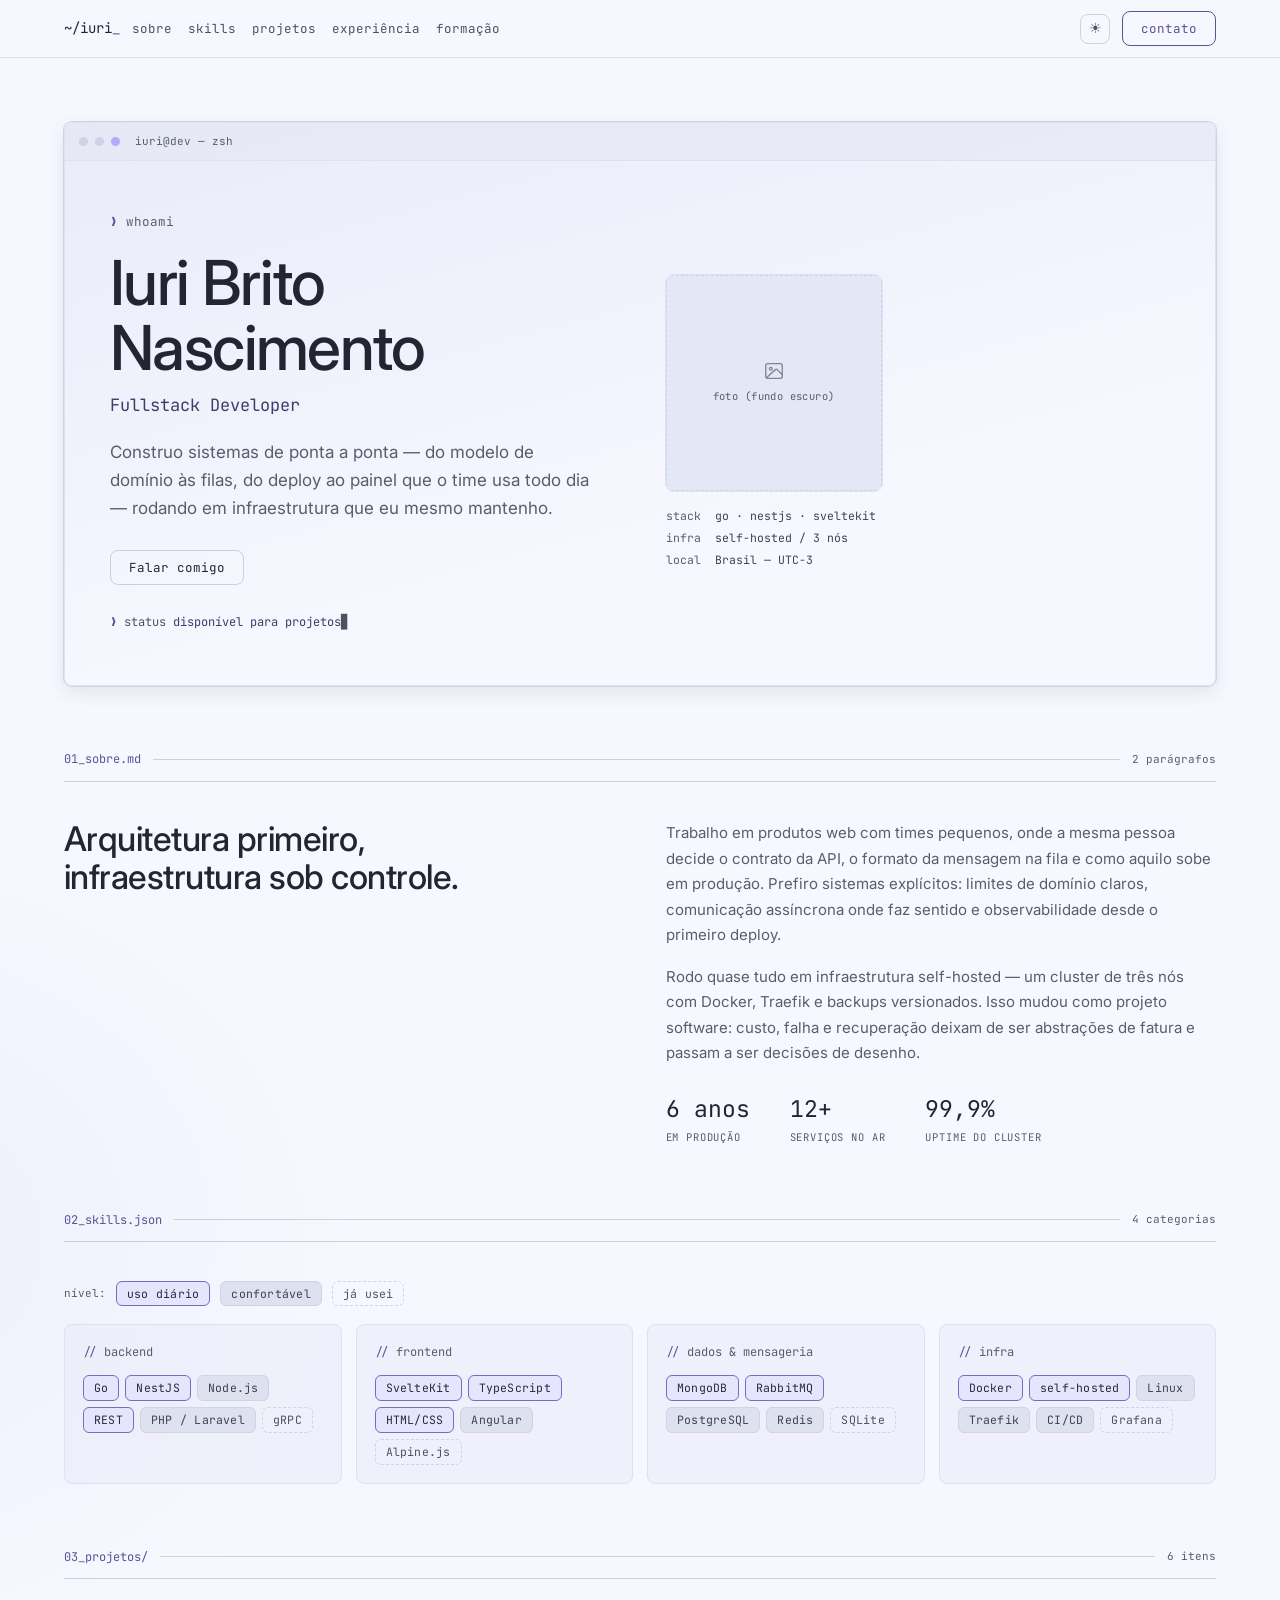
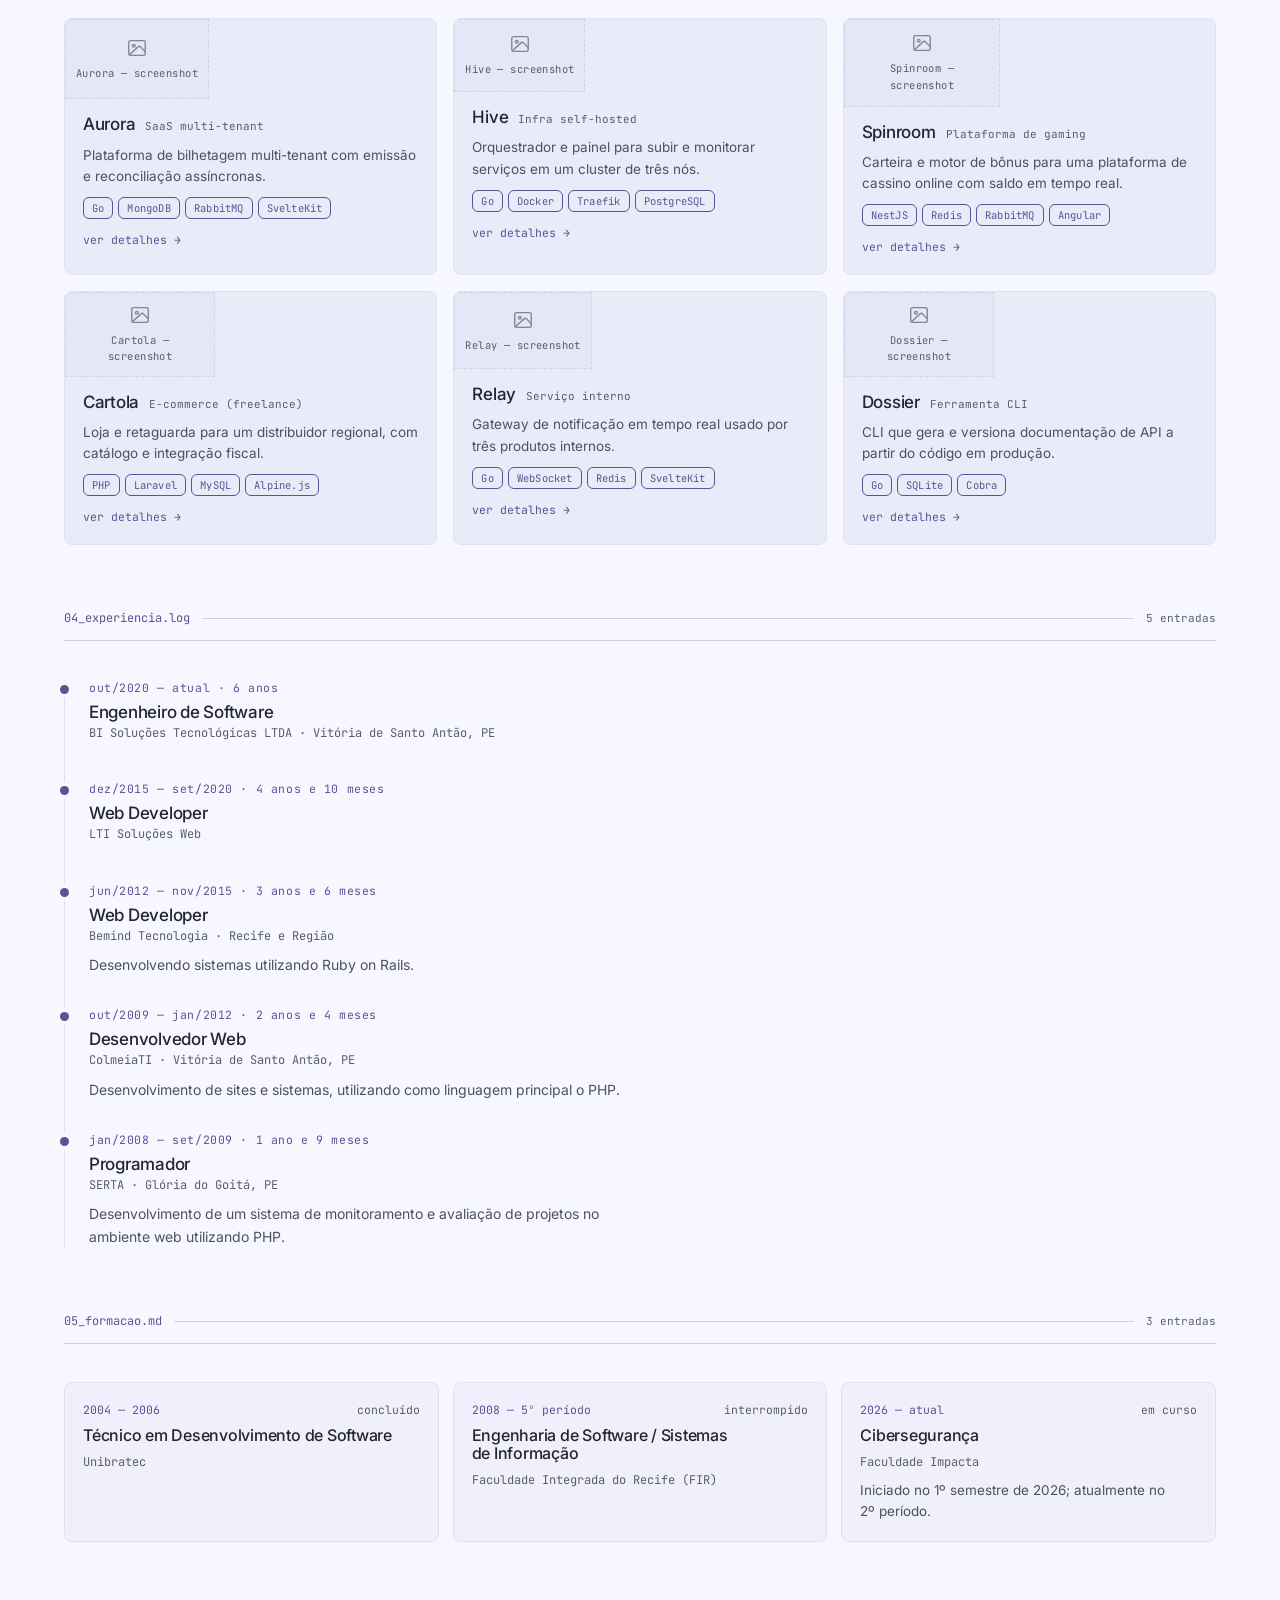
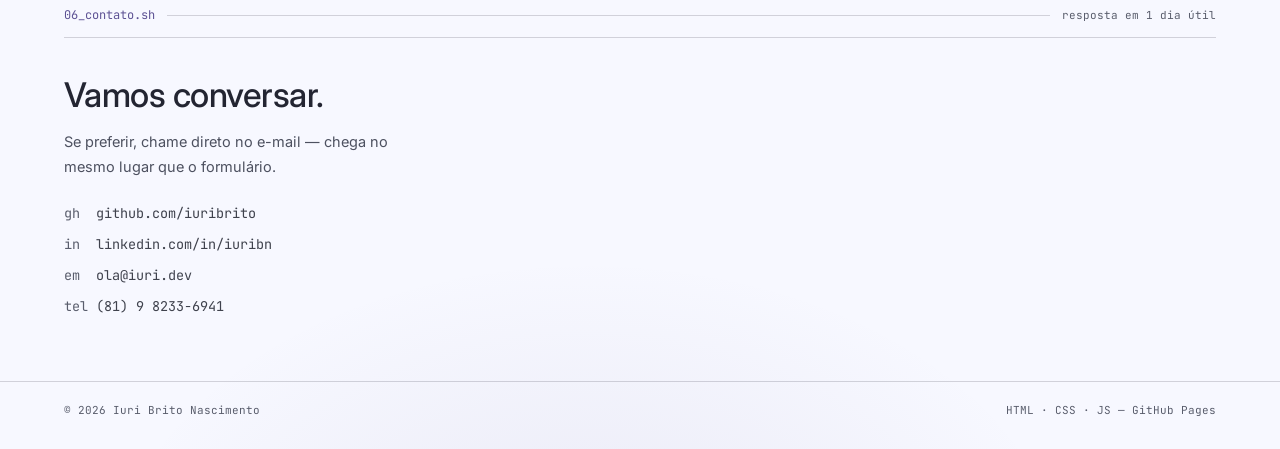
==== index.html @ b2e02fc3 "replace experience and education with real background" ====
<!DOCTYPE html>
<html lang="pt-BR" data-theme="auto">
<head>
  <meta charset="utf-8">
  <meta name="viewport" content="width=device-width, initial-scale=1">
  <meta name="cf-2fa-verify" content="406e3a1630e97f6">
  <title>Iuri Brito — Fullstack Developer</title>
  <meta name="description" content="Iuri Brito Nascimento — desenvolvedor fullstack. Sistemas de ponta a ponta, infraestrutura self-hosted, Go, NestJS, SvelteKit.">
  <link rel="preconnect" href="https://fonts.gstatic.com" crossorigin>
  <link rel="stylesheet" href="https://fonts.googleapis.com/css2?family=Inter:wght@400;500&family=JetBrains+Mono:wght@400;500&display=swap">
  <link rel="stylesheet" href="css/styles.css">
</head>
<body>

  <!-- ícone reutilizado pelos placeholders de imagem -->
  <svg style="display:none" aria-hidden="true">
    <symbol id="icon-image" viewBox="0 0 24 24" fill="none" stroke="currentColor" stroke-width="1.5">
      <rect x="3" y="4" width="18" height="16" rx="2"/>
      <circle cx="8.5" cy="9.5" r="1.5"/>
      <path d="M21 16l-5.5-5.5a1.5 1.5 0 0 0-2 0L4 19"/>
    </symbol>
  </svg>

  <header class="site-header">
    <a href="#topo" class="brand">~/iuri<span class="caret">_</span></a>
    <nav class="site-nav">
      <a href="#sobre">sobre</a>
      <a href="#skills">skills</a>
      <a href="#projetos">projetos</a>
      <a href="#experiencia">experiência</a>
      <a href="#formacao">formação</a>
    </nav>
    <button type="button" class="btn btn-secondary btn-icon theme-toggle" id="theme-toggle" aria-label="Alternar tema">☾</button>
    <a href="#contato" class="btn btn-primary cta-contato">contato</a>
  </header>

  <main>
    <section id="topo" class="hero-section">
      <div class="terminal">
        <div class="terminal-bar">
          <span class="terminal-dot"></span>
          <span class="terminal-dot"></span>
          <span class="terminal-dot accent"></span>
          <span class="label">iuri@dev — zsh</span>
        </div>
        <div class="terminal-body">
          <div>
            <p class="prompt"><span class="chevron">❯</span> whoami</p>
            <h1 class="hero-title">Iuri Brito<br>Nascimento</h1>
            <p class="hero-role">Fullstack Developer</p>
            <p class="hero-lede">Construo sistemas de ponta a ponta — do modelo de domínio às filas, do deploy ao painel que o time usa todo dia — rodando em infraestrutura que eu mesmo mantenho.</p>
            <div class="hero-ctas">
              <!-- <a href="#projetos" class="btn btn-primary">Ver projetos</a> -->
              <a href="#contato" class="btn btn-secondary">Falar comigo</a>
            </div>
            <p class="hero-status"><span class="chevron">❯</span> status <span class="value">disponível para projetos</span><span class="caret">▉</span></p>
          </div>
          <div class="hero-aside">
            <div class="avatar">
              <div class="img-placeholder">
                <svg><use href="#icon-image"/></svg>
                <span>foto (fundo escuro)</span>
              </div>
            </div>
            <div class="hero-meta">
              <p>stack&nbsp;&nbsp;<span class="value">go · nestjs · sveltekit</span></p>
              <p>infra&nbsp;&nbsp;<span class="value">self-hosted / 3 nós</span></p>
              <p>local&nbsp;&nbsp;<span class="value">Brasil — UTC-3</span></p>
            </div>
          </div>
        </div>
      </div>
    </section>

    <section id="sobre" class="section">
      <div class="section-head">
        <span class="file">01_sobre.md</span>
        <span class="rule"></span>
        <span class="count">2 parágrafos</span>
      </div>
      <div class="about-grid">
        <h2>Arquitetura primeiro, infraestrutura sob controle.</h2>
        <div>
          <p>Trabalho em produtos web com times pequenos, onde a mesma pessoa decide o contrato da API, o formato da mensagem na fila e como aquilo sobe em produção. Prefiro sistemas explícitos: limites de domínio claros, comunicação assíncrona onde faz sentido e observabilidade desde o primeiro deploy.</p>
          <p>Rodo quase tudo em infraestrutura self-hosted — um cluster de três nós com Docker, Traefik e backups versionados. Isso mudou como projeto software: custo, falha e recuperação deixam de ser abstrações de fatura e passam a ser decisões de desenho.</p>
          <div class="about-stats">
            <div><p class="num">6 anos</p><p class="label">em produção</p></div>
            <div><p class="num">12+</p><p class="label">serviços no ar</p></div>
            <div><p class="num">99,9%</p><p class="label">uptime do cluster</p></div>
          </div>
        </div>
      </div>
    </section>

    <section id="skills" class="section">
      <div class="section-head">
        <span class="file">02_skills.json</span>
        <span class="rule"></span>
        <span class="count">4 categorias</span>
      </div>
      <div class="skills-legend">
        <span class="legend-label">nível:</span>
        <span class="badge badge-3">uso diário</span>
        <span class="badge badge-2">confortável</span>
        <span class="badge badge-1">já usei</span>
      </div>
      <div class="skills-grid">
        <div class="skill-card">
          <p class="name"><span class="slash">//</span> backend</p>
          <div class="skill-badges">
            <span class="badge badge-3">Go</span>
            <span class="badge badge-3">NestJS</span>
            <span class="badge badge-2">Node.js</span>
            <span class="badge badge-3">REST</span>
            <span class="badge badge-2">PHP / Laravel</span>
            <span class="badge badge-1">gRPC</span>
          </div>
        </div>
        <div class="skill-card">
          <p class="name"><span class="slash">//</span> frontend</p>
          <div class="skill-badges">
            <span class="badge badge-3">SvelteKit</span>
            <span class="badge badge-3">TypeScript</span>
            <span class="badge badge-3">HTML/CSS</span>
            <span class="badge badge-2">Angular</span>
            <span class="badge badge-1">Alpine.js</span>
          </div>
        </div>
        <div class="skill-card">
          <p class="name"><span class="slash">//</span> dados &amp; mensageria</p>
          <div class="skill-badges">
            <span class="badge badge-3">MongoDB</span>
            <span class="badge badge-3">RabbitMQ</span>
            <span class="badge badge-2">PostgreSQL</span>
            <span class="badge badge-2">Redis</span>
            <span class="badge badge-1">SQLite</span>
          </div>
        </div>
        <div class="skill-card">
          <p class="name"><span class="slash">//</span> infra</p>
          <div class="skill-badges">
            <span class="badge badge-3">Docker</span>
            <span class="badge badge-3">self-hosted</span>
            <span class="badge badge-2">Linux</span>
            <span class="badge badge-2">Traefik</span>
            <span class="badge badge-2">CI/CD</span>
            <span class="badge badge-1">Grafana</span>
          </div>
        </div>
      </div>
    </section>

    <section id="projetos" class="section">
      <div class="section-head">
        <span class="file">03_projetos/</span>
        <span class="rule"></span>
        <span class="count">6 itens</span>
      </div>
      <div class="projects-grid" id="projects-grid"></div>
    </section>

    <section id="experiencia" class="section">
      <div class="section-head">
        <span class="file">04_experiencia.log</span>
        <span class="rule"></span>
        <span class="count">5 entradas</span>
      </div>
      <div class="timeline">
        <div class="timeline-item">
          <span class="timeline-dot"></span>
          <p class="period">out/2020 — atual · 6 anos</p>
          <h4>Engenheiro de Software</h4>
          <p class="org">BI Soluções Tecnológicas LTDA · Vitória de Santo Antão, PE</p>
        </div>
        <div class="timeline-item">
          <span class="timeline-dot"></span>
          <p class="period">dez/2015 — set/2020 · 4 anos e 10 meses</p>
          <h4>Web Developer</h4>
          <p class="org">LTI Soluções Web</p>
        </div>
        <div class="timeline-item">
          <span class="timeline-dot"></span>
          <p class="period">jun/2012 — nov/2015 · 3 anos e 6 meses</p>
          <h4>Web Developer</h4>
          <p class="org">Bemind Tecnologia · Recife e Região</p>
          <p class="text">Desenvolvendo sistemas utilizando Ruby on Rails.</p>
        </div>
        <div class="timeline-item">
          <span class="timeline-dot"></span>
          <p class="period">out/2009 — jan/2012 · 2 anos e 4 meses</p>
          <h4>Desenvolvedor Web</h4>
          <p class="org">ColmeiaTI · Vitória de Santo Antão, PE</p>
          <p class="text">Desenvolvimento de sites e sistemas, utilizando como linguagem principal o PHP.</p>
        </div>
        <div class="timeline-item">
          <span class="timeline-dot"></span>
          <p class="period">jan/2008 — set/2009 · 1 ano e 9 meses</p>
          <h4>Programador</h4>
          <p class="org">SERTA · Glória do Goitá, PE</p>
          <p class="text">Desenvolvimento de um sistema de monitoramento e avaliação de projetos no ambiente web utilizando PHP.</p>
        </div>
      </div>
    </section>

    <section id="formacao" class="section">
      <div class="section-head">
        <span class="file">05_formacao.md</span>
        <span class="rule"></span>
        <span class="count">3 entradas</span>
      </div>
      <div class="education-grid">
        <div class="education-card">
          <div class="row"><span class="period">2004 — 2006</span><span class="status">concluído</span></div>
          <h4>Técnico em Desenvolvimento de Software</h4>
          <p class="org">Unibratec</p>
        </div>
        <div class="education-card">
          <div class="row"><span class="period">2008 — 5º período</span><span class="status">interrompido</span></div>
          <h4>Engenharia de Software / Sistemas de Informação</h4>
          <p class="org">Faculdade Integrada do Recife (FIR)</p>
        </div>
        <div class="education-card">
          <div class="row"><span class="period">2026 — atual</span><span class="status">em curso</span></div>
          <h4>Cibersegurança</h4>
          <p class="org">Faculdade Impacta</p>
          <p class="text">Iniciado no 1º semestre de 2026; atualmente no 2º período.</p>
        </div>
      </div>
    </section>

    <section id="contato" class="section" style="padding-bottom: clamp(44px, 5cqw, 80px)">
      <div class="section-head">
        <span class="file">06_contato.sh</span>
        <span class="rule"></span>
        <span class="count">resposta em 1 dia útil</span>
      </div>
      <div class="contact-grid">
        <div>
          <h2>Vamos conversar.</h2>
          <p>Se preferir, chame direto no e-mail — chega no mesmo lugar que o formulário.</p>
          <div class="contact-links">
            <a href="https://github.com/iuribrito" target="_blank" rel="noopener noreferrer"><span class="prefix">gh&nbsp;&nbsp;</span><span class="value">github.com/iuribrito</span></a>
            <a href="https://linkedin.com/in/iuribn" target="_blank" rel="noopener noreferrer"><span class="prefix">in&nbsp;&nbsp;</span><span class="value">linkedin.com/in/iuribn</span></a>
            <a href="mailto:ola@iuri.dev"><span class="prefix">em&nbsp;&nbsp;</span><span class="value">ola@iuri.dev</span></a>
            <a href="tel:+5581982336941"><span class="prefix">tel&nbsp;</span><span class="value">(81) 9 8233-6941</span></a>
          </div>
        </div>
      </div>
    </section>
  </main>

  <footer class="site-footer">
    <span>© 2026 Iuri Brito Nascimento</span>
    <span class="push">HTML · CSS · JS — GitHub Pages</span>
  </footer>

  <div class="modal-backdrop" id="modal-backdrop" hidden>
    <div class="modal" role="dialog" aria-modal="true" aria-labelledby="modal-title" tabindex="-1" id="modal-dialog">
      <div class="modal-bar">
        <span class="slug" id="modal-slug"></span>
        <button type="button" class="btn btn-secondary btn-icon modal-close" id="modal-close" aria-label="Fechar">&times;</button>
      </div>
      <div class="modal-content">
        <h3 id="modal-title"></h3>
        <p class="modal-meta" id="modal-meta"></p>
        <div class="modal-stack" id="modal-stack"></div>
        <p class="modal-long" id="modal-long"></p>
        <div class="modal-shots" id="modal-shots"></div>
        <p class="modal-challenges-label">DESAFIOS TÉCNICOS</p>
        <ul class="modal-challenges" id="modal-challenges"></ul>
        <div class="modal-actions">
          <a href="https://github.com/iuribrito" class="btn btn-primary" target="_blank" rel="noopener noreferrer" id="modal-repo">Repositório</a>
          <a href="#" class="btn btn-secondary" target="_blank" rel="noopener noreferrer" id="modal-demo">Demo ao vivo</a>
        </div>
      </div>
    </div>
  </div>

  <script src="js/site.js"></script>
</body>
</html>
---- css/styles.css ----
/* Nocturne — tokens (see design/styles.css, design/README.md) */
@import url('https://fonts.googleapis.com/css2?family=Inter:wght@400;500&family=JetBrains+Mono:wght@400;500&display=swap');

:root {
  --font-heading: "Inter", system-ui, sans-serif;
  --font-body: "Inter", system-ui, sans-serif;
  --font-mono: "JetBrains Mono", ui-monospace, SFMono-Regular, Menlo, monospace;

  --color-bg: #161826;
  --color-surface: #232532;
  --color-text: #e9e9ed;
  --color-accent: #9184d9;
  --color-accent-2: #a7a1db;
  --color-divider: color-mix(in srgb, #e9e9ed 16%, transparent);

  --color-neutral-100: #f3f5fe;
  --color-neutral-200: #e4e7f5;
  --color-neutral-300: #cfd3e5;
  --color-neutral-400: #b2b6ca;
  --color-neutral-500: #9397ab;
  --color-neutral-600: #75798c;
  --color-neutral-700: #595d6c;
  --color-neutral-800: #3f424d;
  --color-neutral-900: #292b31;

  --color-accent-100: #f5f4ff;
  --color-accent-300: #d2cefd;
  --color-accent-400: #b5abfc;
  --color-accent-600: #796cbf;
  --color-accent-700: #5d5294;
  --color-accent-800: #423a6a;

  --radius-sm: 4px;
  --radius-md: 8px;
  --radius-lg: 14px;

  --shadow-sm: 0 0 0 1px var(--color-neutral-800);
  --shadow-md: 0 0 0 1px var(--color-neutral-700), 0 6px 18px rgba(0, 0, 0, 0.55);
  --shadow-lg: 0 0 0 1px var(--color-neutral-500), 0 16px 40px rgba(0, 0, 0, 0.65);
}

/* Tema claro: a rampa neutra inverte, o accent escurece um passo. */
:root[data-theme="light"] {
  --color-bg: #f7f8ff;
  --color-surface: #e9ebf8;
  --color-text: #232532;
  --color-accent: #5d5294;
  --color-divider: color-mix(in srgb, #232532 18%, transparent);
  --color-neutral-100: #292b31;
  --color-neutral-200: #3f424d;
  --color-neutral-300: #595d6c;
  --color-neutral-400: #4d5160;
  --color-neutral-500: #595d6c;
  --color-neutral-600: #686c7d;
  --color-neutral-700: #cfd3e5;
  --color-neutral-800: #dee1f0;
  --color-neutral-900: #e4e7f5;
  --color-accent-100: #2b2741;
  --color-accent-300: #423a6a;
  --color-accent-400: #5d5294;
  --color-accent-600: #796cbf;
  --color-accent-700: #b5abfc;
  --color-accent-800: #e7e5fe;
  --shadow-md: 0 0 0 1px var(--color-neutral-700), 0 6px 18px rgba(41, 43, 49, 0.10);
  --shadow-lg: 0 0 0 1px var(--color-neutral-600), 0 16px 40px rgba(41, 43, 49, 0.18);
}
@media (prefers-color-scheme: light) {
  :root[data-theme="auto"] {
    --color-bg: #f7f8ff;
    --color-surface: #e9ebf8;
    --color-text: #232532;
    --color-accent: #5d5294;
    --color-divider: color-mix(in srgb, #232532 18%, transparent);
    --color-neutral-100: #292b31;
    --color-neutral-200: #3f424d;
    --color-neutral-300: #595d6c;
    --color-neutral-400: #4d5160;
    --color-neutral-500: #595d6c;
    --color-neutral-600: #686c7d;
    --color-neutral-700: #cfd3e5;
    --color-neutral-800: #dee1f0;
    --color-neutral-900: #e4e7f5;
    --color-accent-100: #2b2741;
    --color-accent-300: #423a6a;
    --color-accent-400: #5d5294;
    --color-accent-600: #796cbf;
    --color-accent-700: #b5abfc;
    --color-accent-800: #e7e5fe;
    --shadow-md: 0 0 0 1px var(--color-neutral-700), 0 6px 18px rgba(41, 43, 49, 0.10);
    --shadow-lg: 0 0 0 1px var(--color-neutral-600), 0 16px 40px rgba(41, 43, 49, 0.18);
  }
}

*, *::before, *::after { box-sizing: border-box; }

html { scroll-behavior: smooth; }

body {
  margin: 0;
  container-type: inline-size;
  position: relative;
  overflow-x: hidden;
  background-color: var(--color-bg);
  color: var(--color-text);
  font-family: var(--font-body);
  font-size: 15px;
  line-height: 1.55;
  -webkit-font-smoothing: antialiased;
  background-image:
    radial-gradient(880px 520px at 88% -10%, color-mix(in srgb, var(--color-accent) 16%, transparent), transparent 70%),
    radial-gradient(760px 620px at -12% 34%, color-mix(in srgb, var(--color-accent-2) 11%, transparent), transparent 72%),
    radial-gradient(700px 480px at 46% 104%, color-mix(in srgb, var(--color-accent) 9%, transparent), transparent 70%);
  background-repeat: no-repeat, no-repeat, no-repeat;
  background-size: 100% 100%, 100% 100%, 100% 100%;
}

h1, h2, h3, h4 {
  font-family: var(--font-heading);
  font-weight: 500;
  line-height: 1.12;
  letter-spacing: -0.015em;
  margin: 0;
}

p { margin: 0; }
img { display: block; max-width: 100%; }

a { color: inherit; }

:focus { outline: none; }
:focus-visible { outline: 2px solid var(--color-accent); outline-offset: 2px; }
::selection { background: color-mix(in srgb, var(--color-accent) 30%, transparent); }

@keyframes noct-caret { 0%, 49% { opacity: 1; } 50%, 100% { opacity: 0; } }

/* — buttons — */
.btn {
  display: inline-flex;
  align-items: center;
  justify-content: center;
  gap: 6px;
  cursor: pointer;
  text-decoration: none;
  font-family: var(--font-mono);
  font-size: 12.5px;
  line-height: 1.2;
  color: var(--color-text);
  background: transparent;
  border: 1px solid transparent;
  padding: 9px 18px;
  border-radius: var(--radius-md);
  transition: background-color 140ms ease, border-color 140ms ease;
}
.btn-primary { color: var(--color-accent); border-color: var(--color-accent); }
.btn-primary:hover { background: color-mix(in srgb, var(--color-accent) 12%, transparent); }
.btn-secondary { border-color: var(--color-divider); }
.btn-secondary:hover { background: color-mix(in srgb, var(--color-text) 7%, transparent); }
.btn-icon { width: 30px; height: 30px; padding: 0; font-size: 14px; }
.btn-block { width: 100%; }

/* — tags — */
.tag { display: inline-flex; align-items: center; font-family: var(--font-mono); letter-spacing: 0.02em; padding: 3px 10px; border-radius: 6px; }
.tag-outline { font-size: 10.5px; padding: 2px 8px; border: 1px solid var(--color-accent); color: var(--color-accent); }
.tag-accent { font-size: 11px; background: var(--color-accent-800); color: var(--color-accent-100); }

/* — badges (skill levels) — */
.badge {
  display: inline-flex;
  align-items: center;
  font-family: var(--font-mono);
  font-size: 11.5px;
  letter-spacing: 0.02em;
  padding: 3px 10px;
  border-radius: 6px;
}
.badge-3 { background: var(--color-accent-800); color: var(--color-accent-100); border: 1px solid var(--color-accent-600); }
.badge-2 { background: var(--color-neutral-800); color: var(--color-neutral-200); border: 1px solid var(--color-neutral-700); }
.badge-1 { background: transparent; color: var(--color-neutral-400); border: 1px dashed var(--color-neutral-700); }

/* — layout helpers — */
.section {
  padding: 0 clamp(18px, 5cqw, 72px) clamp(36px, 5cqw, 80px);
}
.section-head {
  display: flex;
  align-items: center;
  gap: 12px;
  padding-bottom: 12px;
  border-bottom: 1px solid var(--color-divider);
  margin-bottom: clamp(24px, 3cqw, 40px);
}
.section-head .file {
  font-family: var(--font-mono);
  font-size: 12px;
  color: var(--color-accent);
  flex: none;
}
.section-head .rule { flex: 1; height: 1px; background: var(--color-divider); }
.section-head .count {
  font-family: var(--font-mono);
  font-size: 11px;
  color: var(--color-neutral-500);
  flex: none;
}

/* — image placeholder (swap for real <img> assets) — */
.img-placeholder {
  width: 100%;
  height: 100%;
  display: flex;
  flex-direction: column;
  align-items: center;
  justify-content: center;
  gap: 6px;
  border: 1px dashed var(--color-neutral-700);
  color: var(--color-neutral-500);
  background: var(--color-neutral-900);
}
.img-placeholder svg { width: 22px; height: 22px; opacity: 0.7; }
.img-placeholder span {
  font-family: var(--font-mono);
  font-size: 10.5px;
  letter-spacing: 0.04em;
  text-align: center;
  padding: 0 10px;
}

/* ══════ Header ══════ */
.site-header {
  position: sticky;
  top: 0;
  z-index: 30;
  display: flex;
  align-items: center;
  flex-wrap: nowrap;
  gap: 12px;
  padding: 11px clamp(18px, 5cqw, 72px);
  background: color-mix(in srgb, var(--color-bg) 88%, transparent);
  backdrop-filter: blur(10px);
  border-bottom: 1px solid color-mix(in srgb, var(--color-divider) 60%, transparent);
}
.brand {
  flex: none;
  font-family: var(--font-mono);
  font-size: 14px;
  color: var(--color-text);
  text-decoration: none;
}
.brand .caret { color: var(--color-accent); animation: noct-caret 1.1s steps(1) infinite; }
.site-nav {
  display: flex;
  flex: 1 1 auto;
  min-width: 0;
  align-items: center;
  gap: 16px;
  overflow-x: auto;
  scrollbar-width: none;
  font-family: var(--font-mono);
  font-size: 12.5px;
  padding: 2px 0;
}
.site-nav::-webkit-scrollbar { display: none; }
.site-nav a {
  flex: none;
  color: var(--color-neutral-400);
  text-decoration: none;
  transition: color 140ms ease;
}
.site-nav a:hover { color: var(--color-accent); }
.theme-toggle { flex: none; border-color: var(--color-divider); color: var(--color-neutral-400); }
.cta-contato { flex: none; }

/* ══════ Hero ══════ */
.hero-section { padding: clamp(28px, 5cqw, 72px) clamp(18px, 5cqw, 72px) clamp(36px, 5cqw, 80px); }
.terminal {
  border: 1px solid var(--color-neutral-800);
  border-radius: var(--radius-md);
  background: linear-gradient(165deg, var(--color-surface), var(--color-bg) 70%);
  box-shadow: var(--shadow-md);
  overflow: hidden;
}
.terminal-bar {
  display: flex;
  align-items: center;
  gap: 7px;
  padding: 10px 14px;
  border-bottom: 1px solid var(--color-neutral-800);
  background: color-mix(in srgb, var(--color-neutral-900) 55%, transparent);
}
.terminal-dot { width: 9px; height: 9px; border-radius: 50%; background: var(--color-neutral-700); }
.terminal-dot.accent { background: var(--color-accent-700); }
.terminal-bar .label { font-family: var(--font-mono); font-size: 11px; color: var(--color-neutral-500); margin-left: 8px; }
.terminal-body {
  display: grid;
  grid-template-columns: repeat(auto-fit, minmax(260px, 1fr));
  gap: clamp(26px, 4cqw, 56px);
  align-items: center;
  padding: clamp(24px, 4cqw, 52px) clamp(20px, 3.5cqw, 48px);
}
.prompt { font-family: var(--font-mono); font-size: 12.5px; color: var(--color-neutral-500); margin: 0 0 18px; }
.prompt .chevron { color: var(--color-accent); }
.hero-title { font-size: clamp(34px, 5.6cqw, 62px); line-height: 1.05; letter-spacing: -0.025em; margin: 0 0 12px; }
.hero-role { font-family: var(--font-mono); font-size: clamp(14px, 1.6cqw, 17px); color: var(--color-accent-300); margin: 0 0 20px; }
.hero-lede { font-size: clamp(14.5px, 1.4cqw, 17px); line-height: 1.65; color: var(--color-neutral-300); max-width: 44ch; text-wrap: pretty; margin: 0 0 28px; }
.hero-ctas { display: flex; flex-wrap: wrap; gap: 10px; margin-bottom: 26px; }
.hero-status { font-family: var(--font-mono); font-size: 12px; line-height: 1.9; color: var(--color-neutral-400); margin: 0; }
.hero-status .chevron { color: var(--color-accent); }
.hero-status .value { color: var(--color-accent-300); }
.hero-status .caret { animation: noct-caret 1.1s steps(1) infinite; }
.hero-aside { display: flex; flex-direction: column; gap: 14px; align-items: flex-start; }
.avatar { width: clamp(150px, 20cqw, 216px); aspect-ratio: 1; border-radius: var(--radius-md); overflow: hidden; box-shadow: var(--shadow-sm); }
.hero-meta { font-family: var(--font-mono); font-size: 11.5px; line-height: 1.95; color: var(--color-neutral-500); }
.hero-meta p { margin: 0; }
.hero-meta .value { color: var(--color-neutral-200); }

/* ══════ Sobre ══════ */
.about-grid { display: grid; grid-template-columns: repeat(auto-fit, minmax(250px, 1fr)); gap: clamp(24px, 4cqw, 64px); }
.about-grid h2 { font-size: clamp(24px, 3cqw, 34px); max-width: 24ch; }
.about-grid p { font-size: 15px; line-height: 1.7; color: var(--color-neutral-300); text-wrap: pretty; margin-bottom: 16px; }
.about-grid p:last-of-type { margin-bottom: 0; }
.about-stats { display: flex; flex-wrap: wrap; gap: 20px 40px; margin-top: 24px; font-family: var(--font-mono); }
.about-stats .num { font-size: 23px; color: var(--color-text); margin: 0; }
.about-stats .label { font-size: 10.5px; letter-spacing: 0.08em; color: var(--color-neutral-500); margin: 0; text-transform: uppercase; }

/* ══════ Skills ══════ */
.skills-legend { display: flex; flex-wrap: wrap; align-items: center; gap: 8px 10px; margin-bottom: 18px; }
.skills-legend .legend-label { font-family: var(--font-mono); font-size: 11px; color: var(--color-neutral-500); }
.skills-grid { display: grid; grid-template-columns: repeat(auto-fit, minmax(230px, 1fr)); gap: 14px; }
.skill-card {
  display: flex;
  flex-direction: column;
  gap: 13px;
  padding: 18px;
  border: 1px solid var(--color-neutral-800);
  border-radius: var(--radius-md);
  background: color-mix(in srgb, var(--color-surface) 55%, transparent);
}
.skill-card .name { font-family: var(--font-mono); font-size: 12px; color: var(--color-neutral-500); margin: 0; }
.skill-card .name .slash { color: var(--color-accent); }
.skill-badges { display: flex; flex-wrap: wrap; gap: 6px; }

/* ══════ Projetos ══════ */
.projects-grid {
  display: grid;
  grid-template-columns: repeat(auto-fit, minmax(max(270px, (100% - 40px) / 3), 1fr));
  gap: 16px;
}
.project-card {
  display: flex;
  flex-direction: column;
  border: 1px solid var(--color-neutral-800);
  border-radius: var(--radius-md);
  background: var(--color-surface);
  overflow: hidden;
  cursor: pointer;
  transition: border-color 140ms ease, transform 140ms ease;
  text-align: left;
  padding: 0;
  font: inherit;
  color: inherit;
}
.project-card:hover, .project-card:focus-visible { border-color: var(--color-accent); transform: translateY(-2px); }
.project-thumb { aspect-ratio: 16 / 9; background: var(--color-neutral-900); }
.project-body { display: flex; flex-direction: column; gap: 9px; padding: 16px 18px 18px; }
.project-title-row { display: flex; align-items: baseline; gap: 10px; flex-wrap: wrap; }
.project-title-row h3 { font-size: 17px; }
.project-kind { font-family: var(--font-mono); font-size: 11px; color: var(--color-neutral-500); }
.project-summary { font-size: 13.5px; line-height: 1.6; color: var(--color-neutral-400); margin: 0; }
.project-stack { display: flex; flex-wrap: wrap; gap: 5px; }
.project-link { font-family: var(--font-mono); font-size: 11.5px; color: var(--color-accent); margin: 3px 0 0; }

/* ══════ Experiência ══════ */
.timeline { border-left: 1px solid var(--color-neutral-800); padding-left: 24px; max-width: 760px; }
.timeline-item { position: relative; padding-bottom: 30px; }
.timeline-item:last-child { padding-bottom: 0; }
.timeline-dot { position: absolute; left: -29px; top: 6px; width: 9px; height: 9px; border-radius: 50%; background: var(--color-accent); box-shadow: 0 0 0 4px var(--color-bg); }
.timeline-item .period { font-family: var(--font-mono); font-size: 11.5px; letter-spacing: 0.05em; color: var(--color-accent-400); margin: 0 0 6px; }
.timeline-item h4 { font-size: 17px; margin: 0 0 2px; }
.timeline-item .org { font-family: var(--font-mono); font-size: 12px; color: var(--color-neutral-500); margin: 0 0 8px; }
.timeline-item .text { font-size: 14px; line-height: 1.65; color: var(--color-neutral-400); margin: 0; max-width: 62ch; text-wrap: pretty; }

/* ══════ Formação ══════ */
.education-grid { display: grid; grid-template-columns: repeat(auto-fit, minmax(250px, 1fr)); gap: 14px; }
.education-card {
  display: flex;
  flex-direction: column;
  gap: 8px;
  padding: 18px;
  border: 1px solid var(--color-neutral-800);
  border-radius: var(--radius-md);
  background: color-mix(in srgb, var(--color-surface) 55%, transparent);
}
.education-card .row { display: flex; align-items: center; gap: 10px; font-family: var(--font-mono); font-size: 11.5px; }
.education-card .period { color: var(--color-accent-400); }
.education-card .status { margin-left: auto; color: var(--color-neutral-500); }
.education-card h4 { font-size: 16px; text-wrap: pretty; }
.education-card .org { font-family: var(--font-mono); font-size: 12px; color: var(--color-neutral-500); margin: 0; }
.education-card .text { font-size: 13.5px; line-height: 1.6; color: var(--color-neutral-400); margin: 0; text-wrap: pretty; }

/* ══════ Contato ══════ */
.contact-grid { display: grid; grid-template-columns: repeat(auto-fit, minmax(260px, 1fr)); gap: clamp(24px, 4cqw, 56px); }
.contact-grid h2 { font-size: clamp(24px, 3cqw, 34px); max-width: 20ch; margin: 0 0 16px; }
.contact-grid > div:first-child > p { font-size: 14.5px; line-height: 1.7; color: var(--color-neutral-400); max-width: 42ch; margin: 0; }
.contact-links { display: flex; flex-direction: column; gap: 10px; margin-top: 24px; font-family: var(--font-mono); font-size: 13.5px; }
.contact-links a { text-decoration: none; transition: color 140ms ease; }
.contact-links a:hover { color: var(--color-accent); }
.contact-links .prefix { color: var(--color-neutral-500); }
.contact-links .value { color: var(--color-neutral-200); }
.contact-links a:hover .value { color: var(--color-accent); }

/* ══════ Rodapé ══════ */
.site-footer {
  display: flex;
  flex-wrap: wrap;
  gap: 8px 20px;
  padding: 20px clamp(18px, 5cqw, 72px) 30px;
  border-top: 1px solid var(--color-divider);
  font-family: var(--font-mono);
  font-size: 11px;
  color: var(--color-neutral-500);
}
.site-footer .push { margin-left: auto; }

/* ══════ Modal ══════ */
.modal-backdrop {
  position: fixed;
  inset: 0;
  z-index: 60;
  display: grid;
  place-items: center;
  padding: clamp(12px, 3vw, 40px);
  background: color-mix(in srgb, var(--color-neutral-900) 78%, transparent);
  backdrop-filter: blur(4px);
}
.modal-backdrop[hidden] { display: none; }
.modal {
  width: min(840px, 100%);
  max-height: 84vh;
  overflow: auto;
  border: 1px solid var(--color-neutral-700);
  border-radius: var(--radius-lg);
  background: var(--color-surface);
  box-shadow: var(--shadow-lg);
}
.modal-bar {
  position: sticky;
  top: 0;
  display: flex;
  align-items: center;
  gap: 12px;
  padding: 12px 18px;
  background: color-mix(in srgb, var(--color-surface) 95%, transparent);
  border-bottom: 1px solid var(--color-neutral-800);
}
.modal-bar .slug { font-family: var(--font-mono); font-size: 11.5px; color: var(--color-neutral-500); }
.modal-close { margin-left: auto; }
.modal-content { padding: clamp(20px, 3cqw, 32px); }
.modal-content h3 { font-size: clamp(23px, 3cqw, 30px); margin: 0 0 8px; }
.modal-meta { font-family: var(--font-mono); font-size: 12px; color: var(--color-neutral-500); margin: 0 0 16px; }
.modal-stack { display: flex; flex-wrap: wrap; gap: 6px; margin-bottom: 20px; }
.modal-long { font-size: 15px; line-height: 1.7; color: var(--color-neutral-300); max-width: 68ch; text-wrap: pretty; margin: 0; }
.modal-shots { display: grid; grid-template-columns: repeat(auto-fit, minmax(210px, 1fr)); gap: 12px; margin: 24px 0; }
.modal-shot { aspect-ratio: 16 / 10; background: var(--color-neutral-900); border-radius: var(--radius-sm); overflow: hidden; }
.modal-challenges-label { font-family: var(--font-mono); font-size: 11.5px; letter-spacing: 0.11em; color: var(--color-accent-400); margin: 0 0 12px; }
.modal-challenges { display: flex; flex-direction: column; gap: 10px; margin: 0 0 26px; padding-left: 18px; color: var(--color-neutral-300); font-size: 14.5px; line-height: 1.6; }
.modal-challenges li { max-width: 66ch; }
.modal-actions { display: flex; flex-wrap: wrap; gap: 10px; }
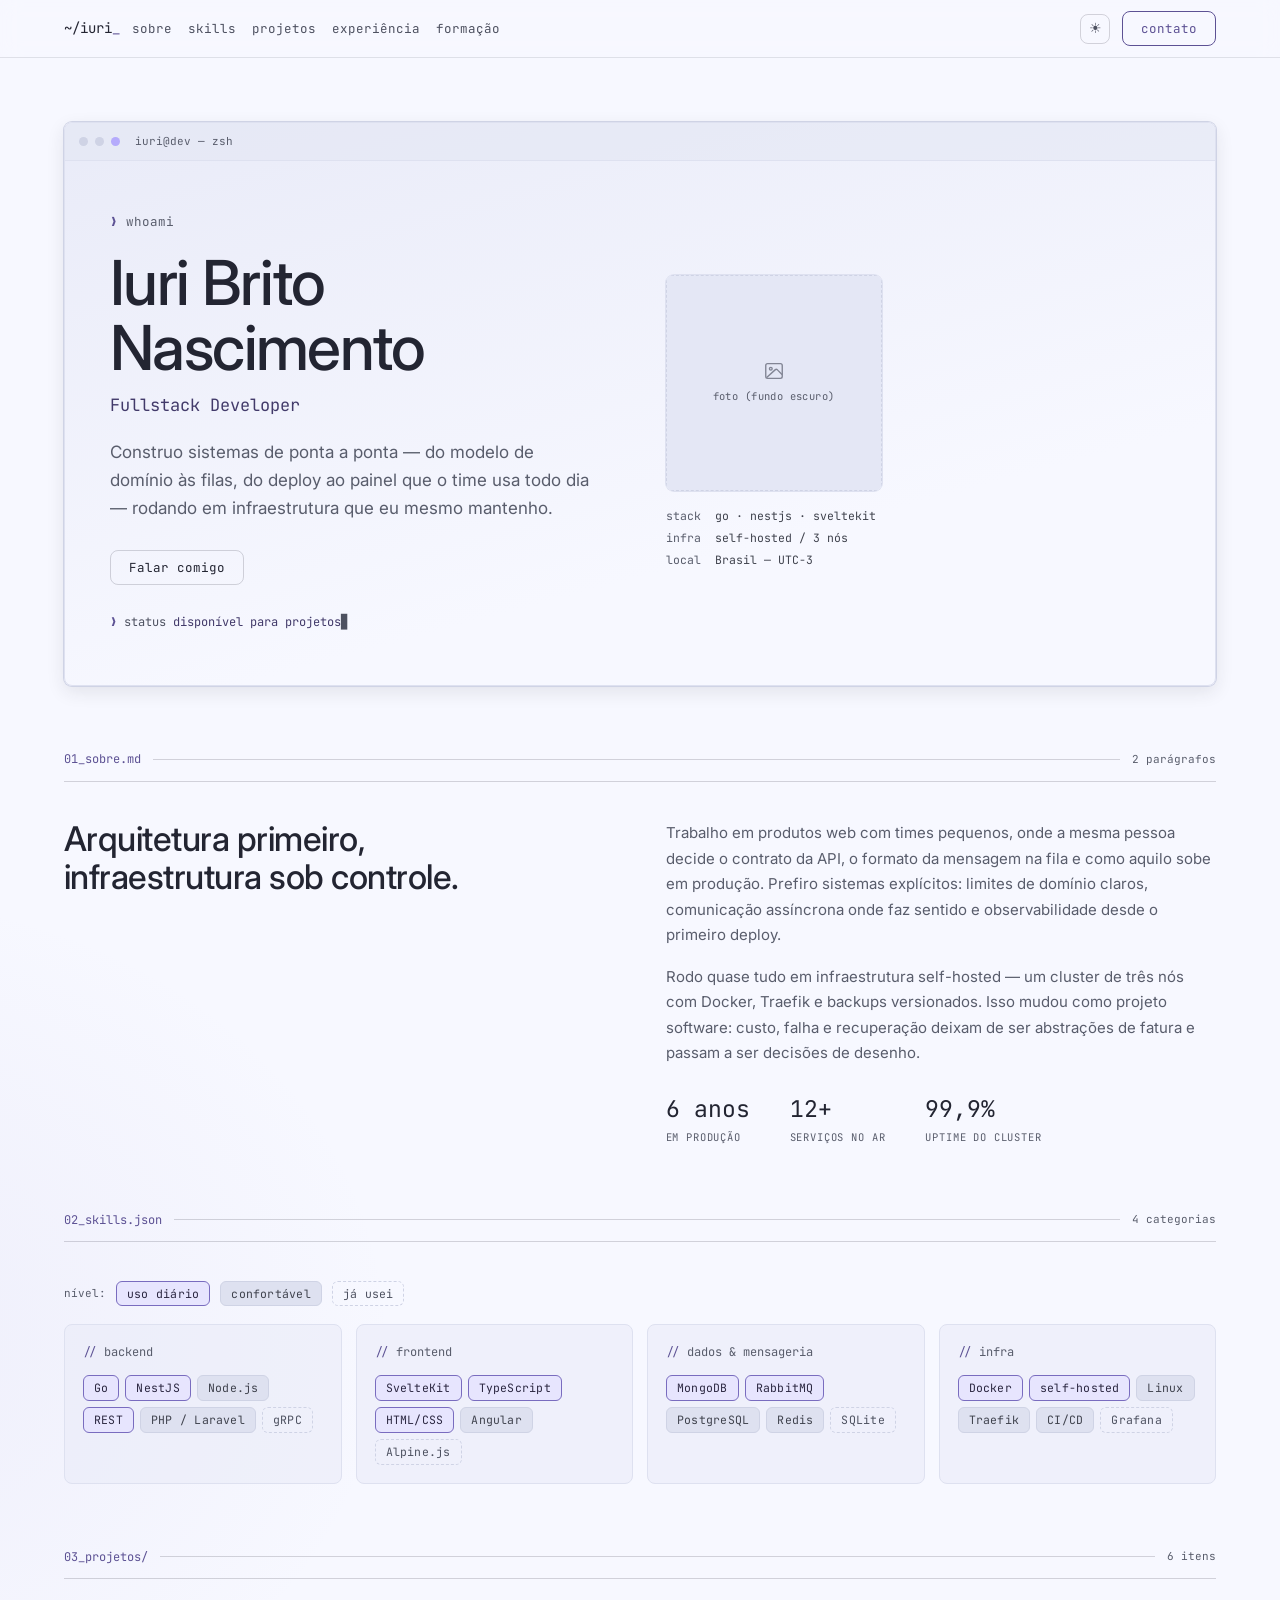
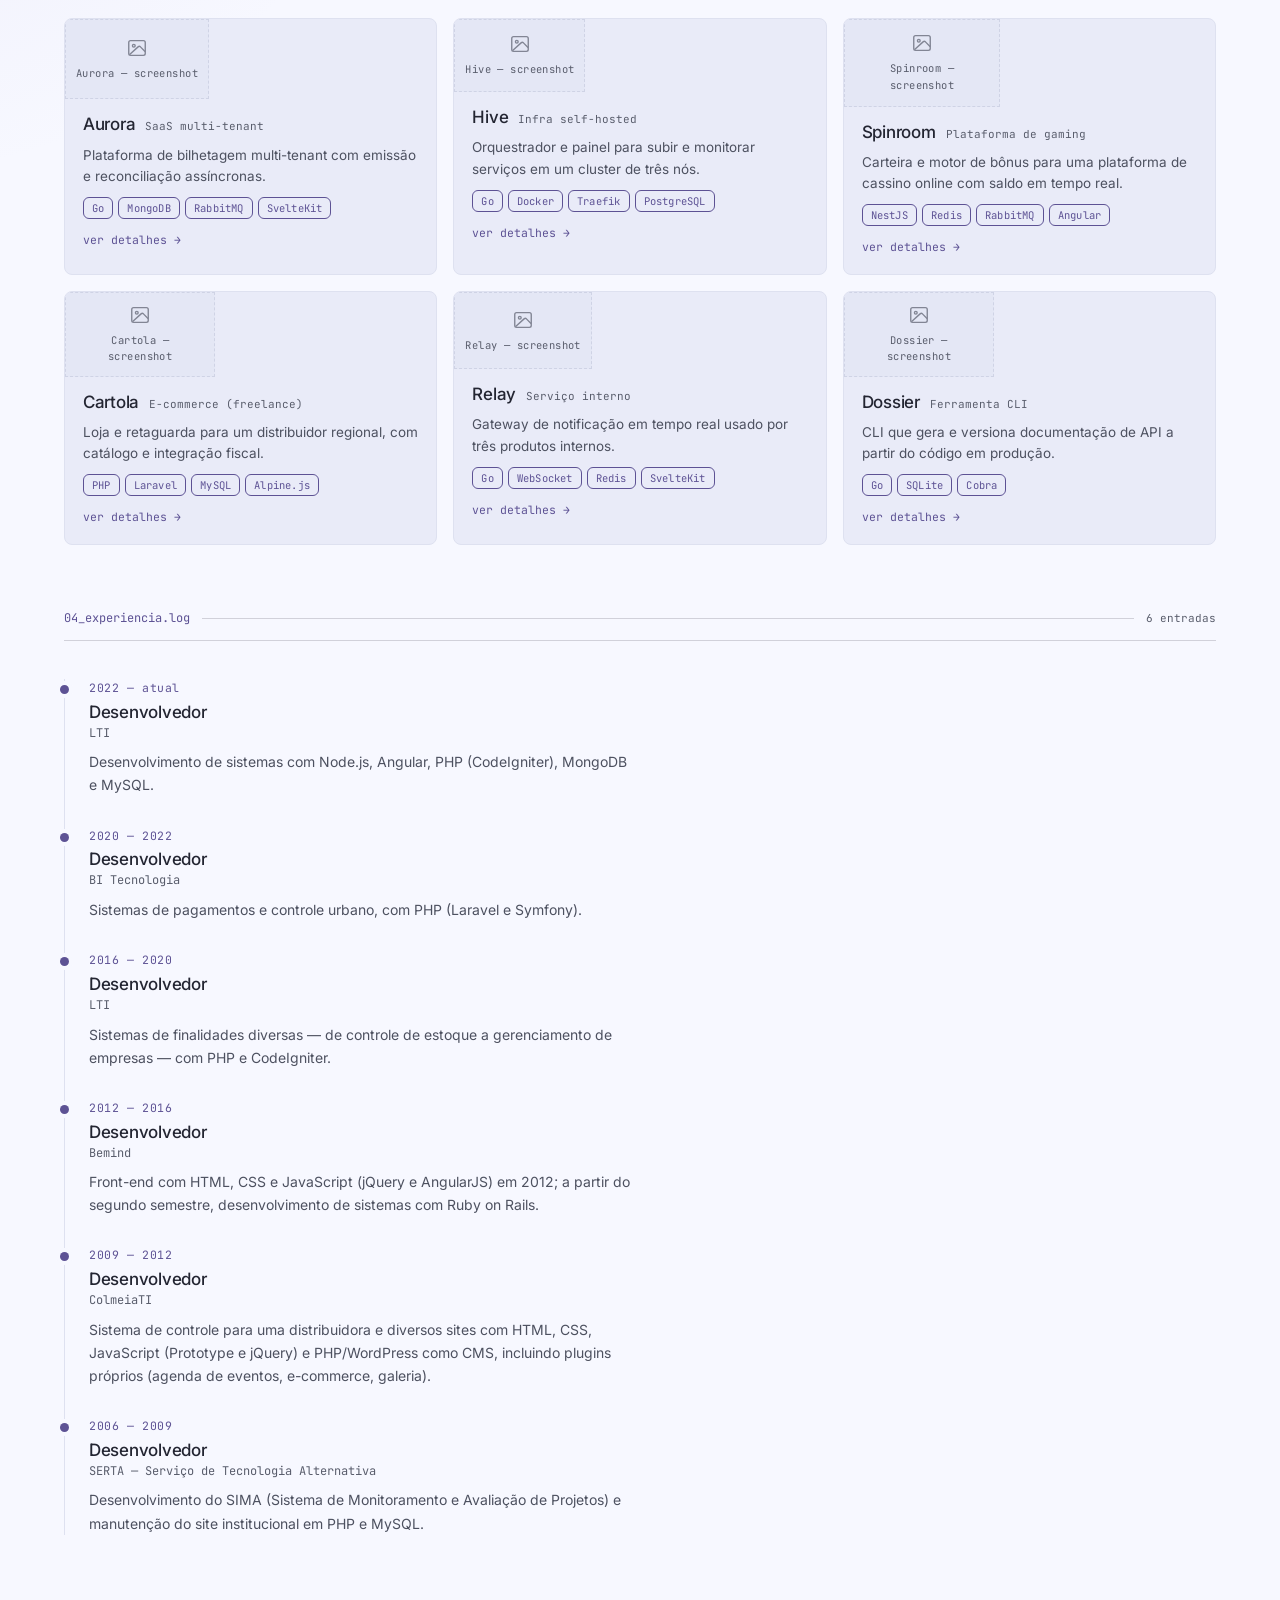
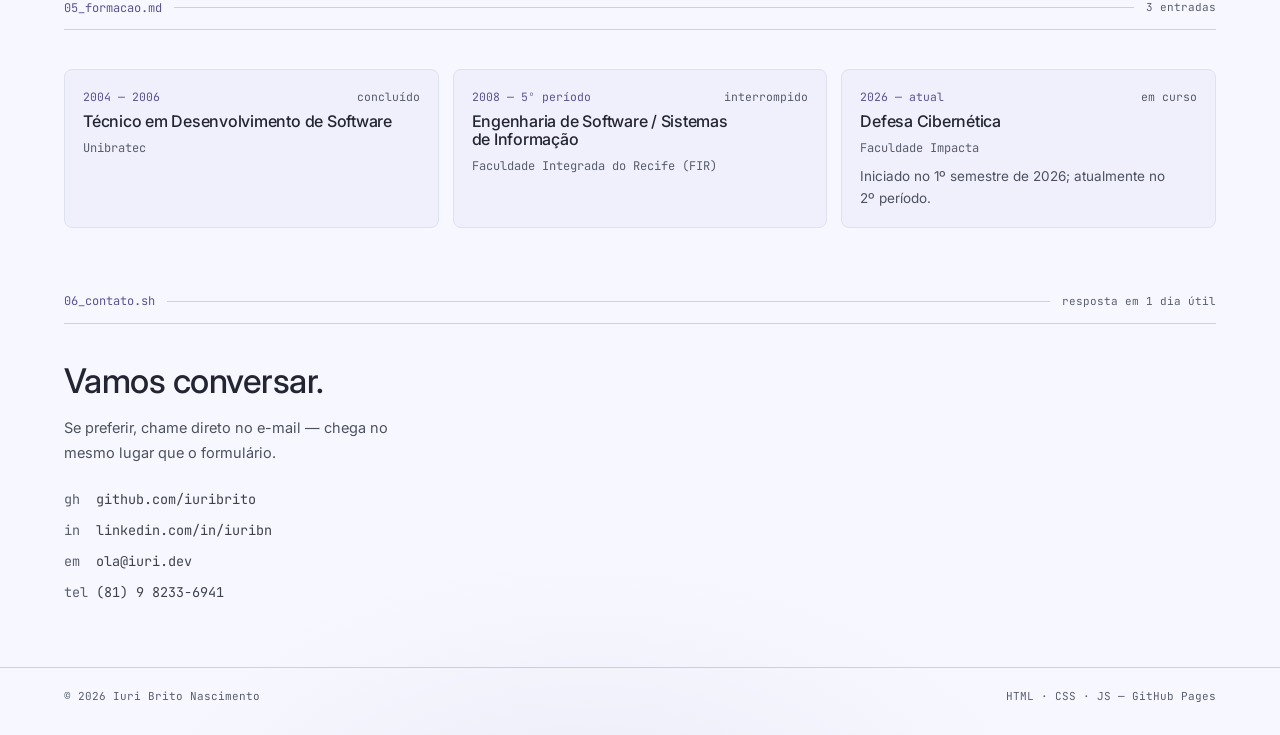
==== commit 7ba7a488: "fix education course name to Defesa Cibernética" ====
--- a/index.html
+++ b/index.html
@@ -163,41 +163,50 @@
       <div class="section-head">
         <span class="file">04_experiencia.log</span>
         <span class="rule"></span>
-        <span class="count">5 entradas</span>
+        <span class="count">6 entradas</span>
       </div>
       <div class="timeline">
         <div class="timeline-item">
           <span class="timeline-dot"></span>
-          <p class="period">out/2020 — atual · 6 anos</p>
-          <h4>Engenheiro de Software</h4>
-          <p class="org">BI Soluções Tecnológicas LTDA · Vitória de Santo Antão, PE</p>
-        </div>
-        <div class="timeline-item">
-          <span class="timeline-dot"></span>
-          <p class="period">dez/2015 — set/2020 · 4 anos e 10 meses</p>
-          <h4>Web Developer</h4>
-          <p class="org">LTI Soluções Web</p>
-        </div>
-        <div class="timeline-item">
-          <span class="timeline-dot"></span>
-          <p class="period">jun/2012 — nov/2015 · 3 anos e 6 meses</p>
-          <h4>Web Developer</h4>
-          <p class="org">Bemind Tecnologia · Recife e Região</p>
-          <p class="text">Desenvolvendo sistemas utilizando Ruby on Rails.</p>
-        </div>
-        <div class="timeline-item">
-          <span class="timeline-dot"></span>
-          <p class="period">out/2009 — jan/2012 · 2 anos e 4 meses</p>
-          <h4>Desenvolvedor Web</h4>
-          <p class="org">ColmeiaTI · Vitória de Santo Antão, PE</p>
-          <p class="text">Desenvolvimento de sites e sistemas, utilizando como linguagem principal o PHP.</p>
-        </div>
-        <div class="timeline-item">
-          <span class="timeline-dot"></span>
-          <p class="period">jan/2008 — set/2009 · 1 ano e 9 meses</p>
-          <h4>Programador</h4>
-          <p class="org">SERTA · Glória do Goitá, PE</p>
-          <p class="text">Desenvolvimento de um sistema de monitoramento e avaliação de projetos no ambiente web utilizando PHP.</p>
+          <p class="period">2022 — atual</p>
+          <h4>Desenvolvedor</h4>
+          <p class="org">LTI</p>
+          <p class="text">Desenvolvimento de sistemas com Node.js, Angular, PHP (CodeIgniter), MongoDB e MySQL.</p>
+        </div>
+        <div class="timeline-item">
+          <span class="timeline-dot"></span>
+          <p class="period">2020 — 2022</p>
+          <h4>Desenvolvedor</h4>
+          <p class="org">BI Tecnologia</p>
+          <p class="text">Sistemas de pagamentos e controle urbano, com PHP (Laravel e Symfony).</p>
+        </div>
+        <div class="timeline-item">
+          <span class="timeline-dot"></span>
+          <p class="period">2016 — 2020</p>
+          <h4>Desenvolvedor</h4>
+          <p class="org">LTI</p>
+          <p class="text">Sistemas de finalidades diversas — de controle de estoque a gerenciamento de empresas — com PHP e CodeIgniter.</p>
+        </div>
+        <div class="timeline-item">
+          <span class="timeline-dot"></span>
+          <p class="period">2012 — 2016</p>
+          <h4>Desenvolvedor</h4>
+          <p class="org">Bemind</p>
+          <p class="text">Front-end com HTML, CSS e JavaScript (jQuery e AngularJS) em 2012; a partir do segundo semestre, desenvolvimento de sistemas com Ruby on Rails.</p>
+        </div>
+        <div class="timeline-item">
+          <span class="timeline-dot"></span>
+          <p class="period">2009 — 2012</p>
+          <h4>Desenvolvedor</h4>
+          <p class="org">ColmeiaTI</p>
+          <p class="text">Sistema de controle para uma distribuidora e diversos sites com HTML, CSS, JavaScript (Prototype e jQuery) e PHP/WordPress como CMS, incluindo plugins próprios (agenda de eventos, e-commerce, galeria).</p>
+        </div>
+        <div class="timeline-item">
+          <span class="timeline-dot"></span>
+          <p class="period">2006 — 2009</p>
+          <h4>Desenvolvedor</h4>
+          <p class="org">SERTA — Serviço de Tecnologia Alternativa</p>
+          <p class="text">Desenvolvimento do SIMA (Sistema de Monitoramento e Avaliação de Projetos) e manutenção do site institucional em PHP e MySQL.</p>
         </div>
       </div>
     </section>
@@ -221,7 +230,7 @@
         </div>
         <div class="education-card">
           <div class="row"><span class="period">2026 — atual</span><span class="status">em curso</span></div>
-          <h4>Cibersegurança</h4>
+          <h4>Defesa Cibernética</h4>
           <p class="org">Faculdade Impacta</p>
           <p class="text">Iniciado no 1º semestre de 2026; atualmente no 2º período.</p>
         </div>
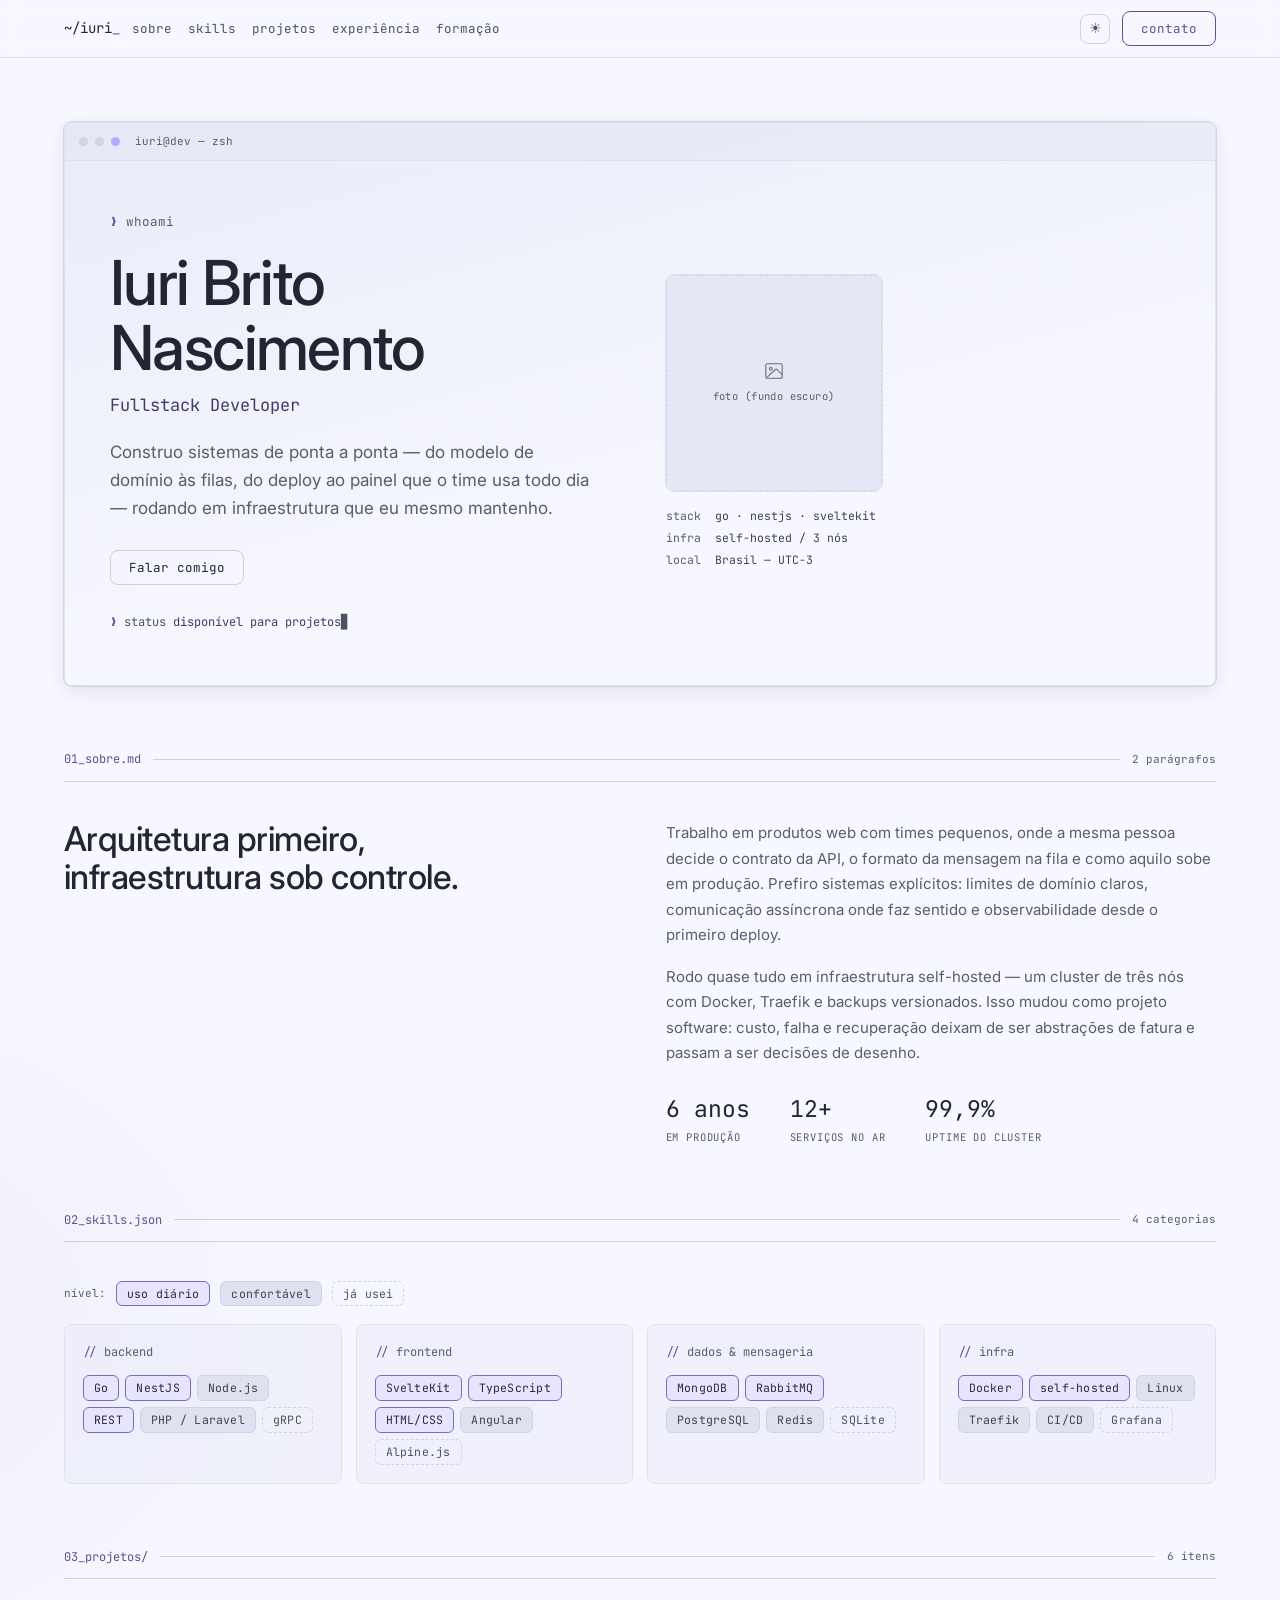
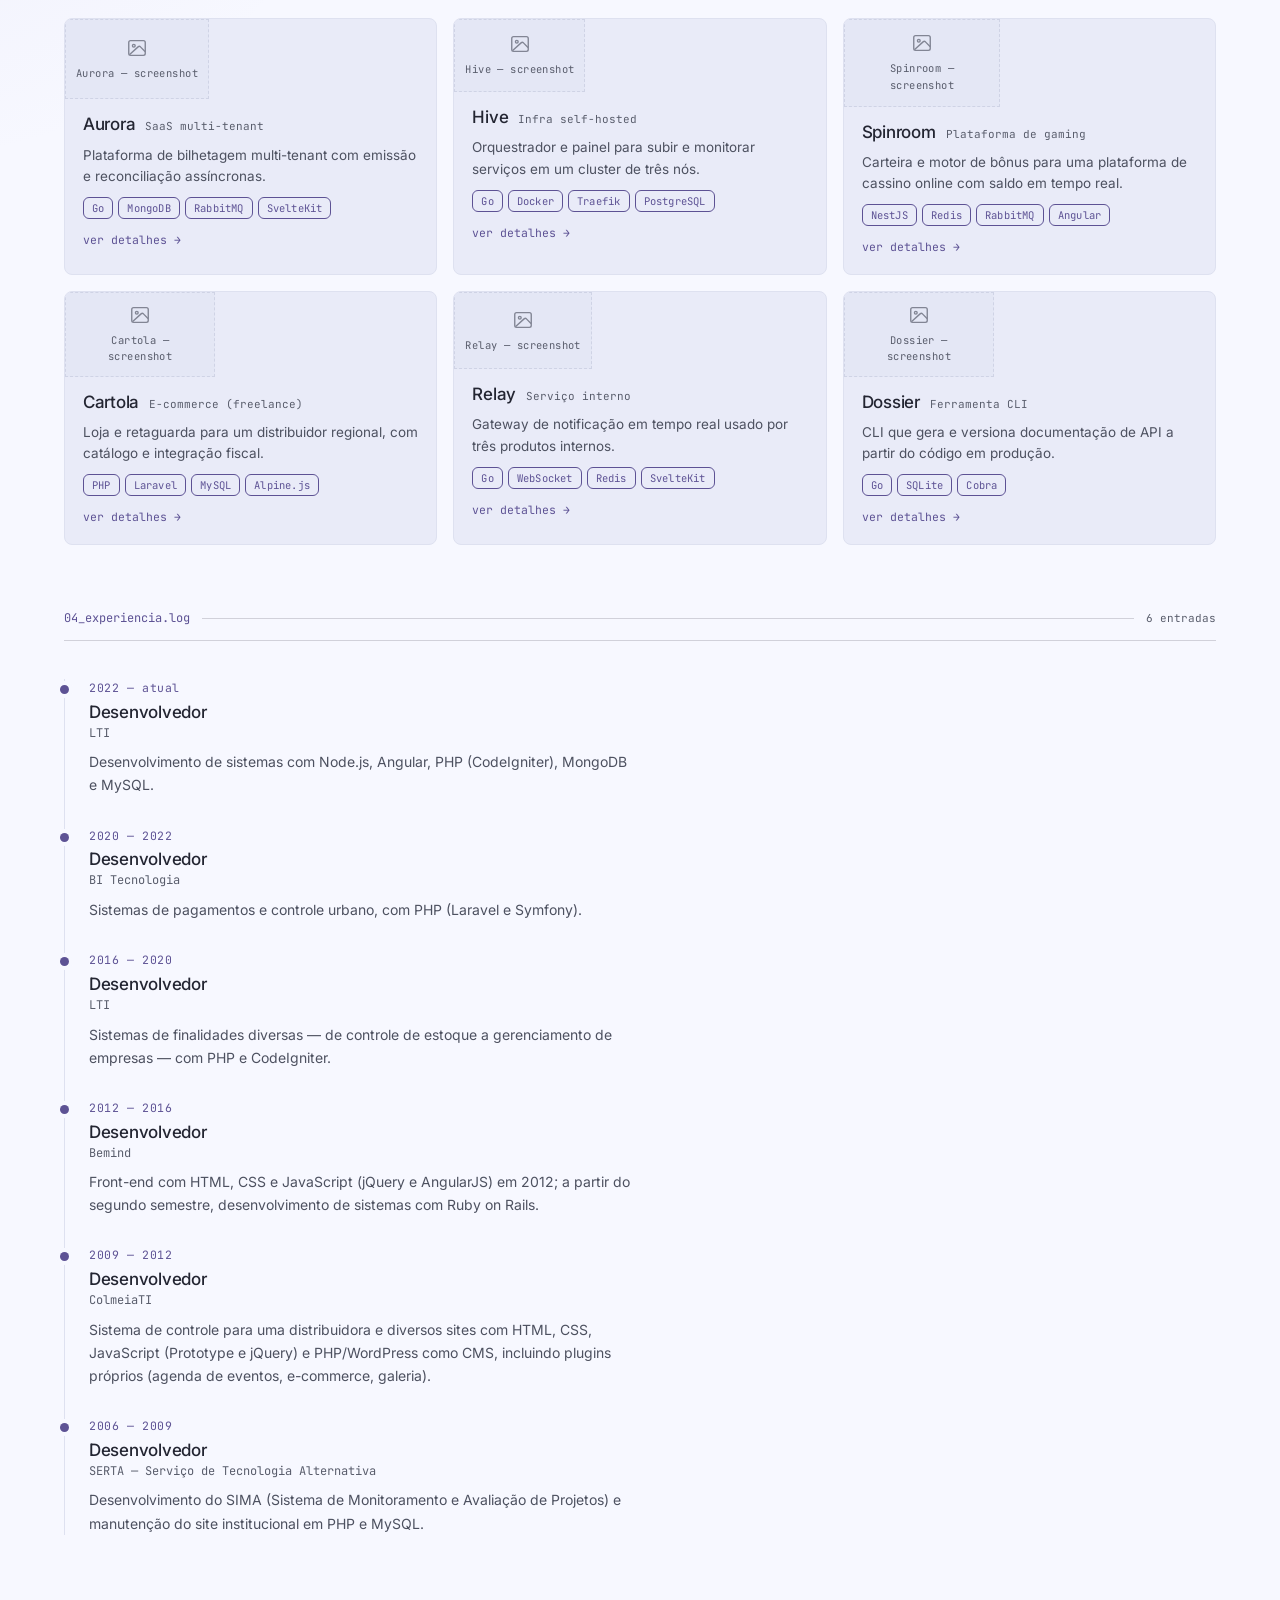
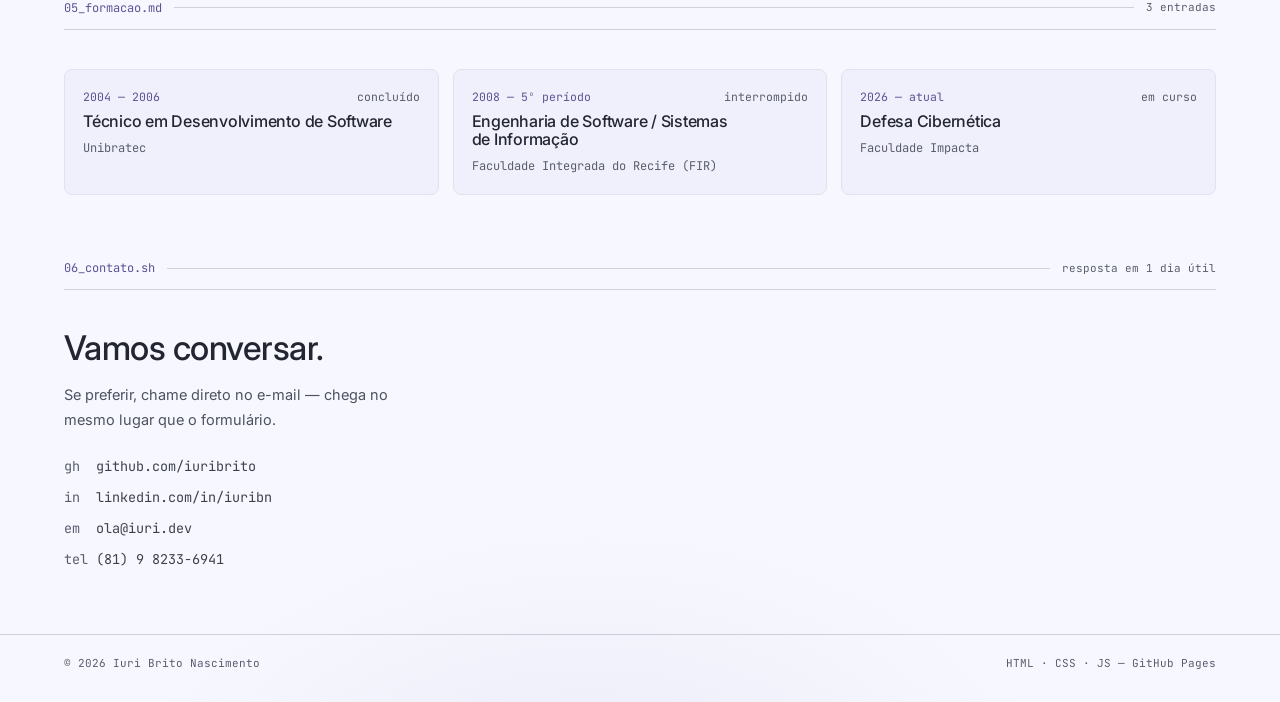
==== commit c79b0082: "remove descrição do curso de Defesa Cibernética" ====
--- a/index.html
+++ b/index.html
@@ -232,7 +232,6 @@
           <div class="row"><span class="period">2026 — atual</span><span class="status">em curso</span></div>
           <h4>Defesa Cibernética</h4>
           <p class="org">Faculdade Impacta</p>
-          <p class="text">Iniciado no 1º semestre de 2026; atualmente no 2º período.</p>
         </div>
       </div>
     </section>
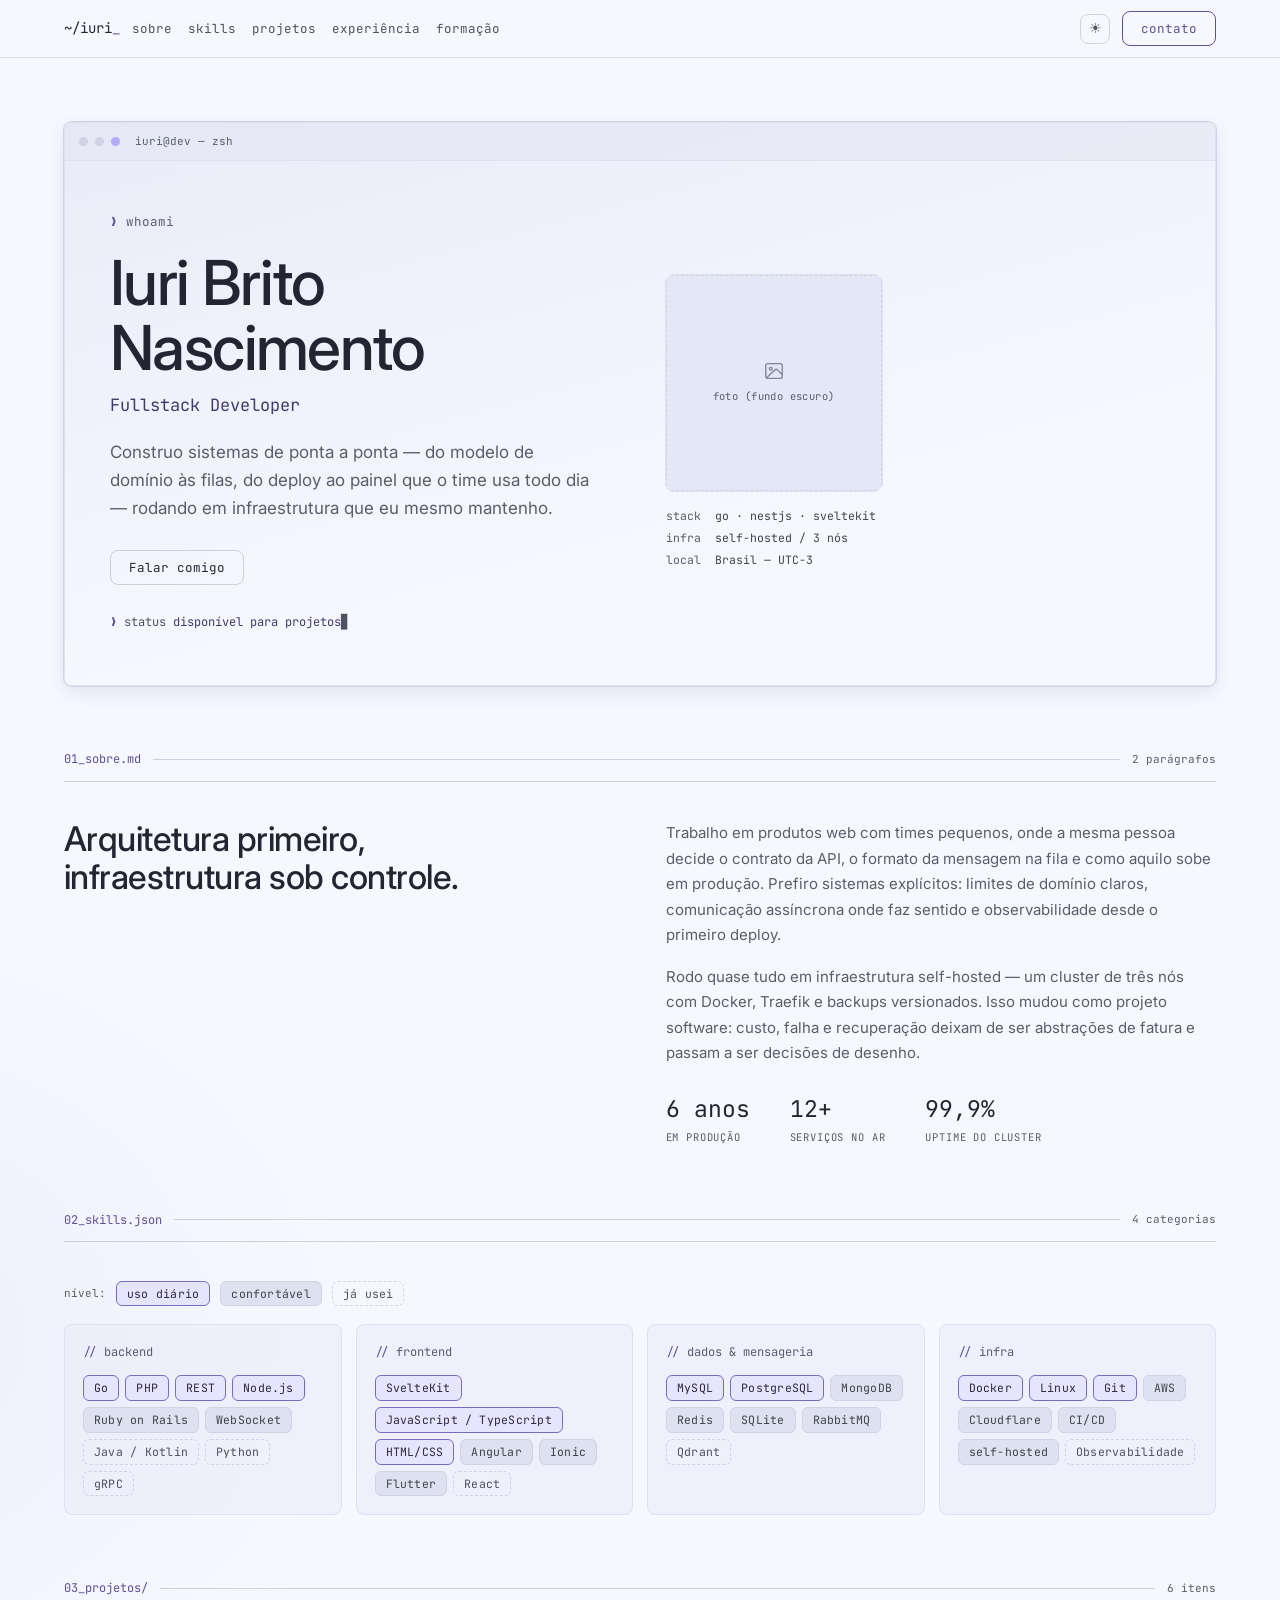
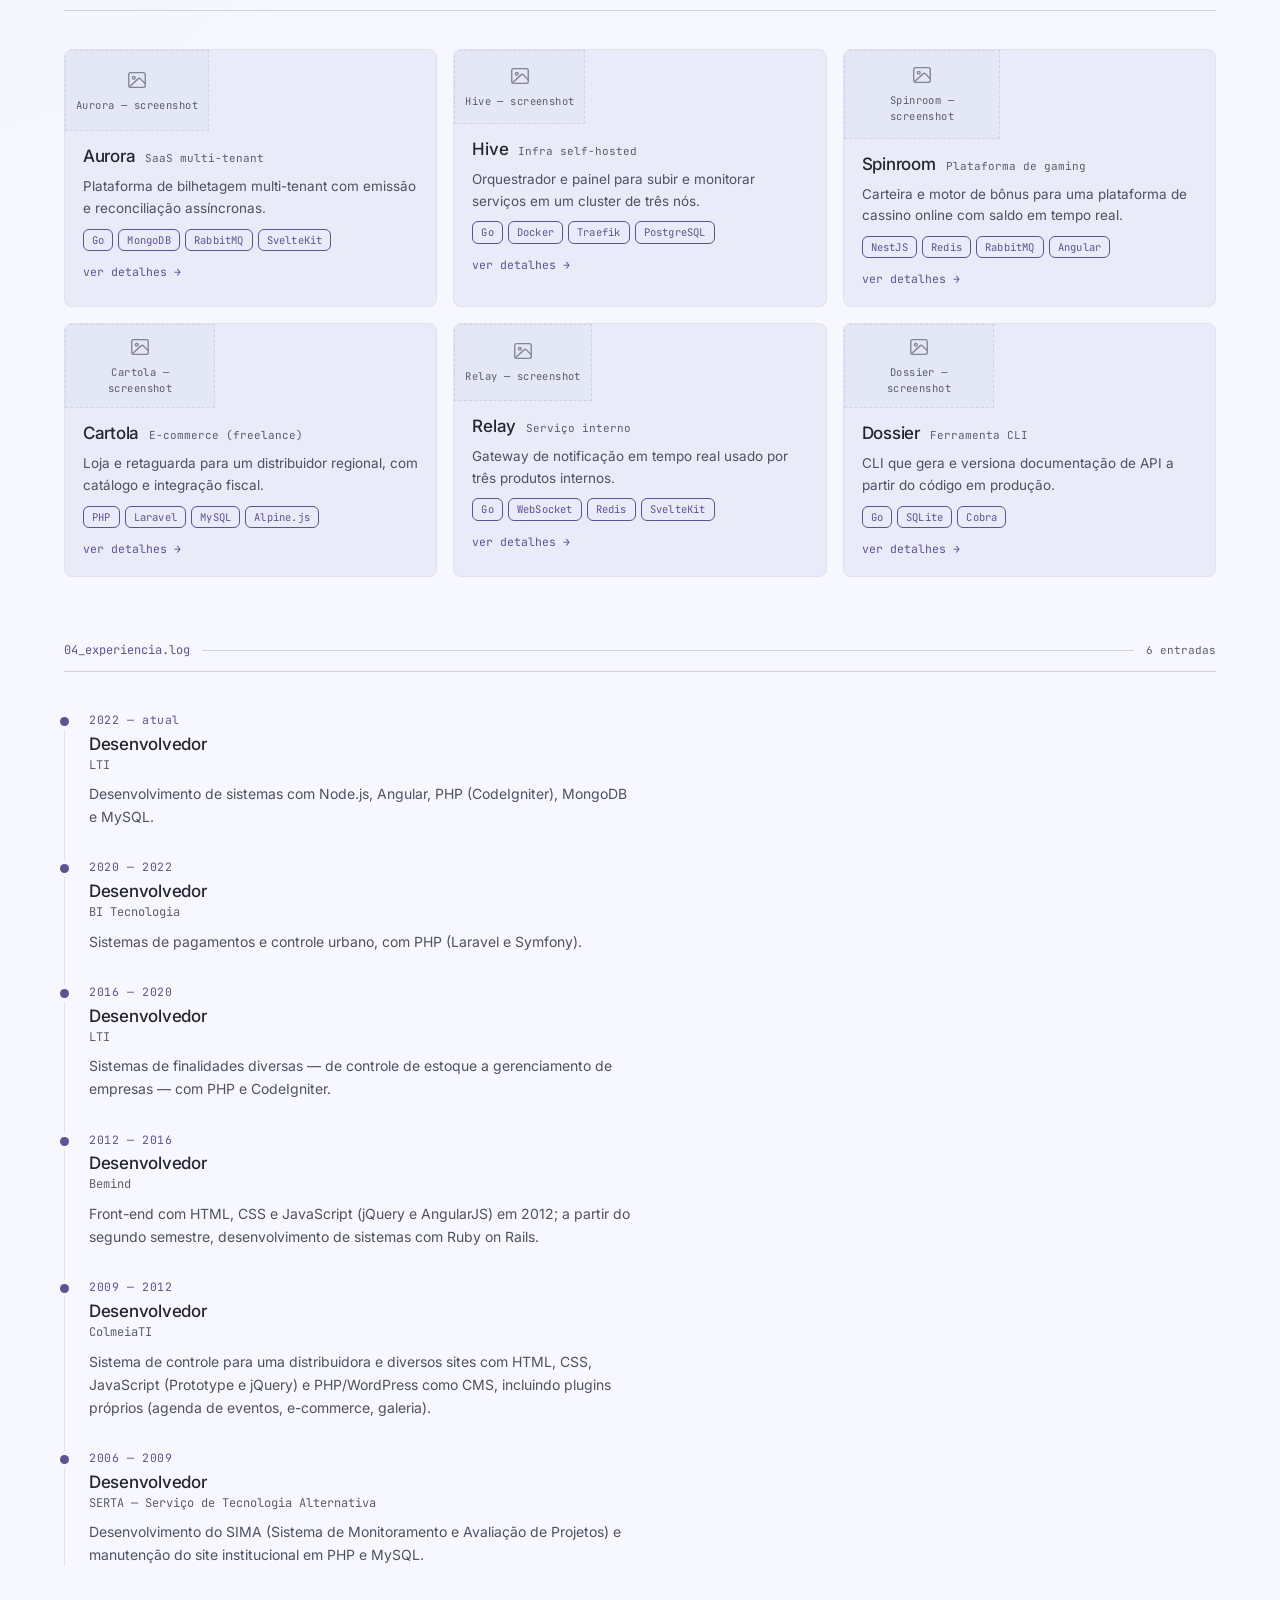
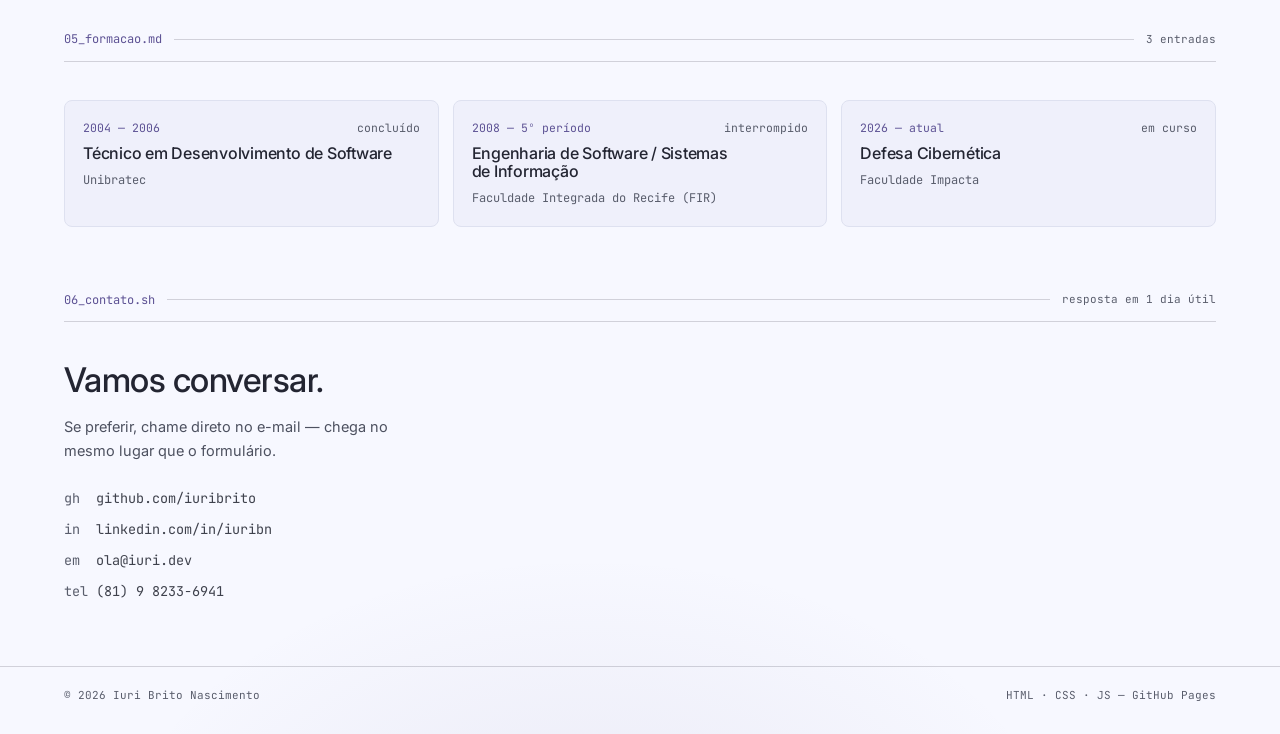
==== commit 4369f7e8: "atualizar skills de backend, frontend, dados e infra" ====
--- a/index.html
+++ b/index.html
@@ -109,10 +109,13 @@
           <p class="name"><span class="slash">//</span> backend</p>
           <div class="skill-badges">
             <span class="badge badge-3">Go</span>
-            <span class="badge badge-3">NestJS</span>
-            <span class="badge badge-2">Node.js</span>
+            <span class="badge badge-3">PHP</span>
             <span class="badge badge-3">REST</span>
-            <span class="badge badge-2">PHP / Laravel</span>
+            <span class="badge badge-3">Node.js</span>
+            <span class="badge badge-2">Ruby on Rails</span>
+            <span class="badge badge-2">WebSocket</span>
+            <span class="badge badge-1">Java / Kotlin</span>
+            <span class="badge badge-1">Python</span>
             <span class="badge badge-1">gRPC</span>
           </div>
         </div>
@@ -120,31 +123,37 @@
           <p class="name"><span class="slash">//</span> frontend</p>
           <div class="skill-badges">
             <span class="badge badge-3">SvelteKit</span>
-            <span class="badge badge-3">TypeScript</span>
+            <span class="badge badge-3">JavaScript / TypeScript</span>
             <span class="badge badge-3">HTML/CSS</span>
             <span class="badge badge-2">Angular</span>
-            <span class="badge badge-1">Alpine.js</span>
+            <span class="badge badge-2">Ionic</span>
+            <span class="badge badge-2">Flutter</span>
+            <span class="badge badge-1">React</span>
           </div>
         </div>
         <div class="skill-card">
           <p class="name"><span class="slash">//</span> dados &amp; mensageria</p>
           <div class="skill-badges">
-            <span class="badge badge-3">MongoDB</span>
-            <span class="badge badge-3">RabbitMQ</span>
-            <span class="badge badge-2">PostgreSQL</span>
+            <span class="badge badge-3">MySQL</span>
+            <span class="badge badge-3">PostgreSQL</span>
+            <span class="badge badge-2">MongoDB</span>
             <span class="badge badge-2">Redis</span>
-            <span class="badge badge-1">SQLite</span>
+            <span class="badge badge-2">SQLite</span>
+            <span class="badge badge-2">RabbitMQ</span>
+            <span class="badge badge-1">Qdrant</span>
           </div>
         </div>
         <div class="skill-card">
           <p class="name"><span class="slash">//</span> infra</p>
           <div class="skill-badges">
             <span class="badge badge-3">Docker</span>
-            <span class="badge badge-3">self-hosted</span>
-            <span class="badge badge-2">Linux</span>
-            <span class="badge badge-2">Traefik</span>
+            <span class="badge badge-3">Linux</span>
+            <span class="badge badge-3">Git</span>
+            <span class="badge badge-2">AWS</span>
+            <span class="badge badge-2">Cloudflare</span>
             <span class="badge badge-2">CI/CD</span>
-            <span class="badge badge-1">Grafana</span>
+            <span class="badge badge-2">self-hosted</span>
+            <span class="badge badge-1">Observabilidade</span>
           </div>
         </div>
       </div>
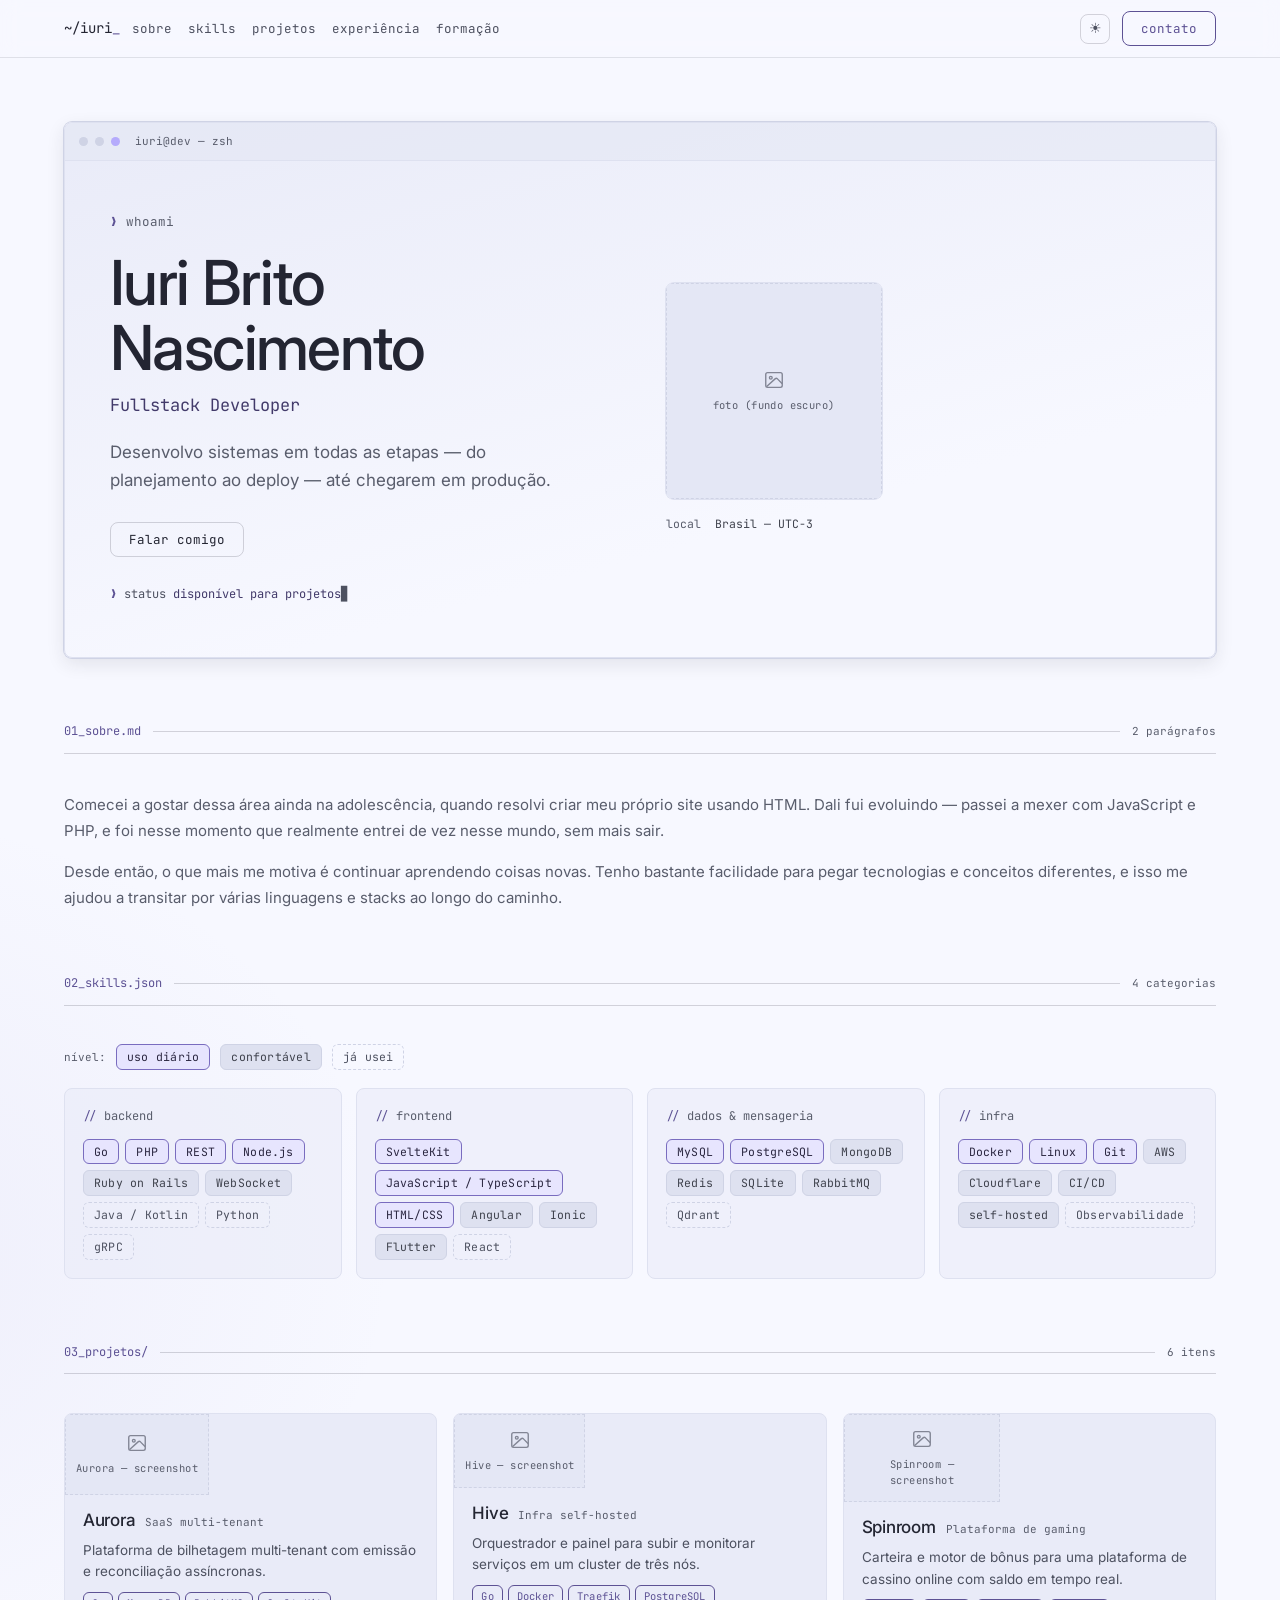
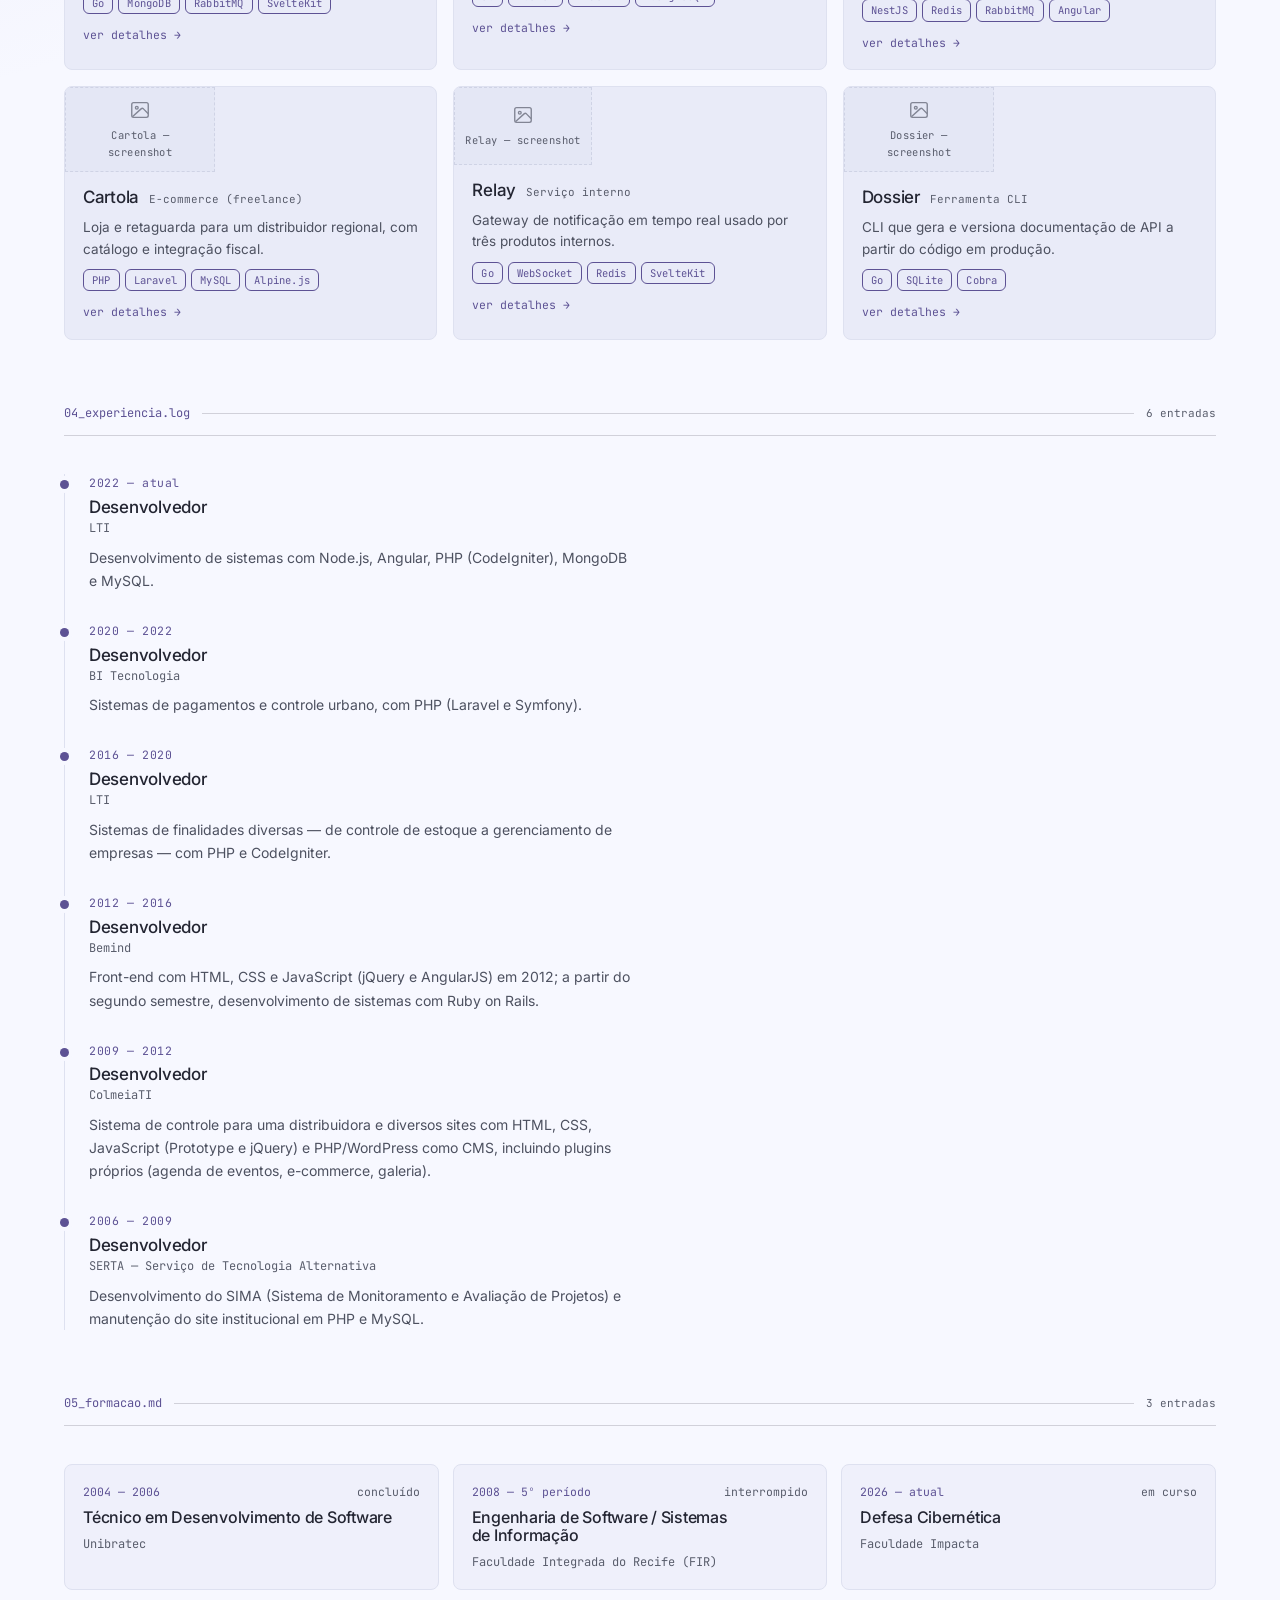
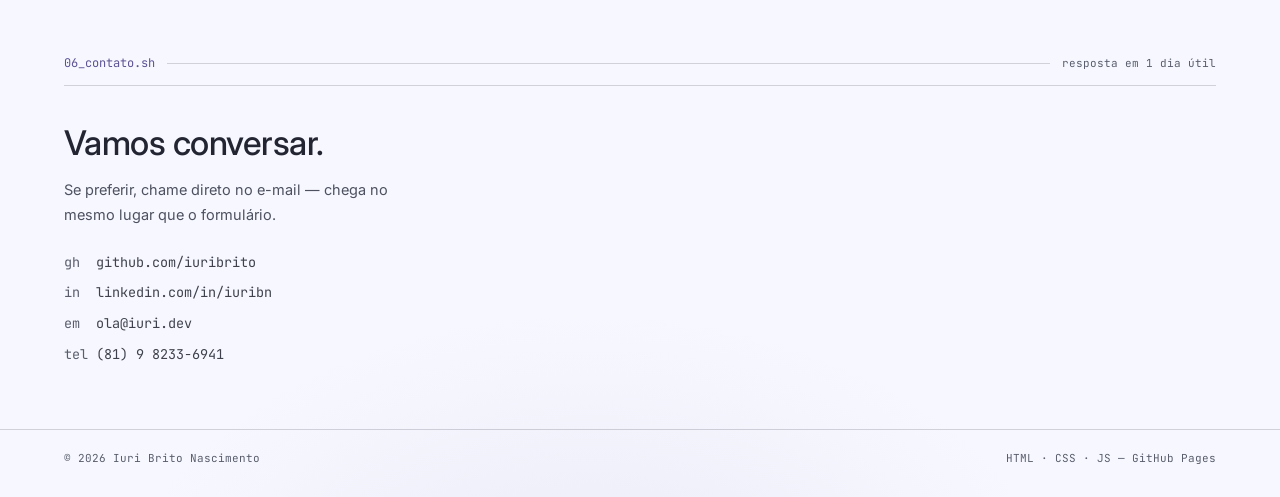
==== commit 7ec954d6: "simplificar hero e reescrever seção sobre com texto mais pessoal" ====
--- a/index.html
+++ b/index.html
@@ -48,7 +48,7 @@
             <p class="prompt"><span class="chevron">❯</span> whoami</p>
             <h1 class="hero-title">Iuri Brito<br>Nascimento</h1>
             <p class="hero-role">Fullstack Developer</p>
-            <p class="hero-lede">Construo sistemas de ponta a ponta — do modelo de domínio às filas, do deploy ao painel que o time usa todo dia — rodando em infraestrutura que eu mesmo mantenho.</p>
+            <p class="hero-lede">Desenvolvo sistemas em todas as etapas — do planejamento ao deploy — até chegarem em produção.</p>
             <div class="hero-ctas">
               <!-- <a href="#projetos" class="btn btn-primary">Ver projetos</a> -->
               <a href="#contato" class="btn btn-secondary">Falar comigo</a>
@@ -63,8 +63,6 @@
               </div>
             </div>
             <div class="hero-meta">
-              <p>stack&nbsp;&nbsp;<span class="value">go · nestjs · sveltekit</span></p>
-              <p>infra&nbsp;&nbsp;<span class="value">self-hosted / 3 nós</span></p>
               <p>local&nbsp;&nbsp;<span class="value">Brasil — UTC-3</span></p>
             </div>
           </div>
@@ -79,16 +77,8 @@
         <span class="count">2 parágrafos</span>
       </div>
       <div class="about-grid">
-        <h2>Arquitetura primeiro, infraestrutura sob controle.</h2>
-        <div>
-          <p>Trabalho em produtos web com times pequenos, onde a mesma pessoa decide o contrato da API, o formato da mensagem na fila e como aquilo sobe em produção. Prefiro sistemas explícitos: limites de domínio claros, comunicação assíncrona onde faz sentido e observabilidade desde o primeiro deploy.</p>
-          <p>Rodo quase tudo em infraestrutura self-hosted — um cluster de três nós com Docker, Traefik e backups versionados. Isso mudou como projeto software: custo, falha e recuperação deixam de ser abstrações de fatura e passam a ser decisões de desenho.</p>
-          <div class="about-stats">
-            <div><p class="num">6 anos</p><p class="label">em produção</p></div>
-            <div><p class="num">12+</p><p class="label">serviços no ar</p></div>
-            <div><p class="num">99,9%</p><p class="label">uptime do cluster</p></div>
-          </div>
-        </div>
+        <p>Comecei a gostar dessa área ainda na adolescência, quando resolvi criar meu próprio site usando HTML. Dali fui evoluindo — passei a mexer com JavaScript e PHP, e foi nesse momento que realmente entrei de vez nesse mundo, sem mais sair.</p>
+        <p>Desde então, o que mais me motiva é continuar aprendendo coisas novas. Tenho bastante facilidade para pegar tecnologias e conceitos diferentes, e isso me ajudou a transitar por várias linguagens e stacks ao longo do caminho.</p>
       </div>
     </section>
 
--- a/css/styles.css
+++ b/css/styles.css
@@ -314,13 +314,9 @@
 .hero-meta .value { color: var(--color-neutral-200); }
 
 /* ══════ Sobre ══════ */
-.about-grid { display: grid; grid-template-columns: repeat(auto-fit, minmax(250px, 1fr)); gap: clamp(24px, 4cqw, 64px); }
-.about-grid h2 { font-size: clamp(24px, 3cqw, 34px); max-width: 24ch; }
+.about-grid {}
 .about-grid p { font-size: 15px; line-height: 1.7; color: var(--color-neutral-300); text-wrap: pretty; margin-bottom: 16px; }
 .about-grid p:last-of-type { margin-bottom: 0; }
-.about-stats { display: flex; flex-wrap: wrap; gap: 20px 40px; margin-top: 24px; font-family: var(--font-mono); }
-.about-stats .num { font-size: 23px; color: var(--color-text); margin: 0; }
-.about-stats .label { font-size: 10.5px; letter-spacing: 0.08em; color: var(--color-neutral-500); margin: 0; text-transform: uppercase; }
 
 /* ══════ Skills ══════ */
 .skills-legend { display: flex; flex-wrap: wrap; align-items: center; gap: 8px 10px; margin-bottom: 18px; }
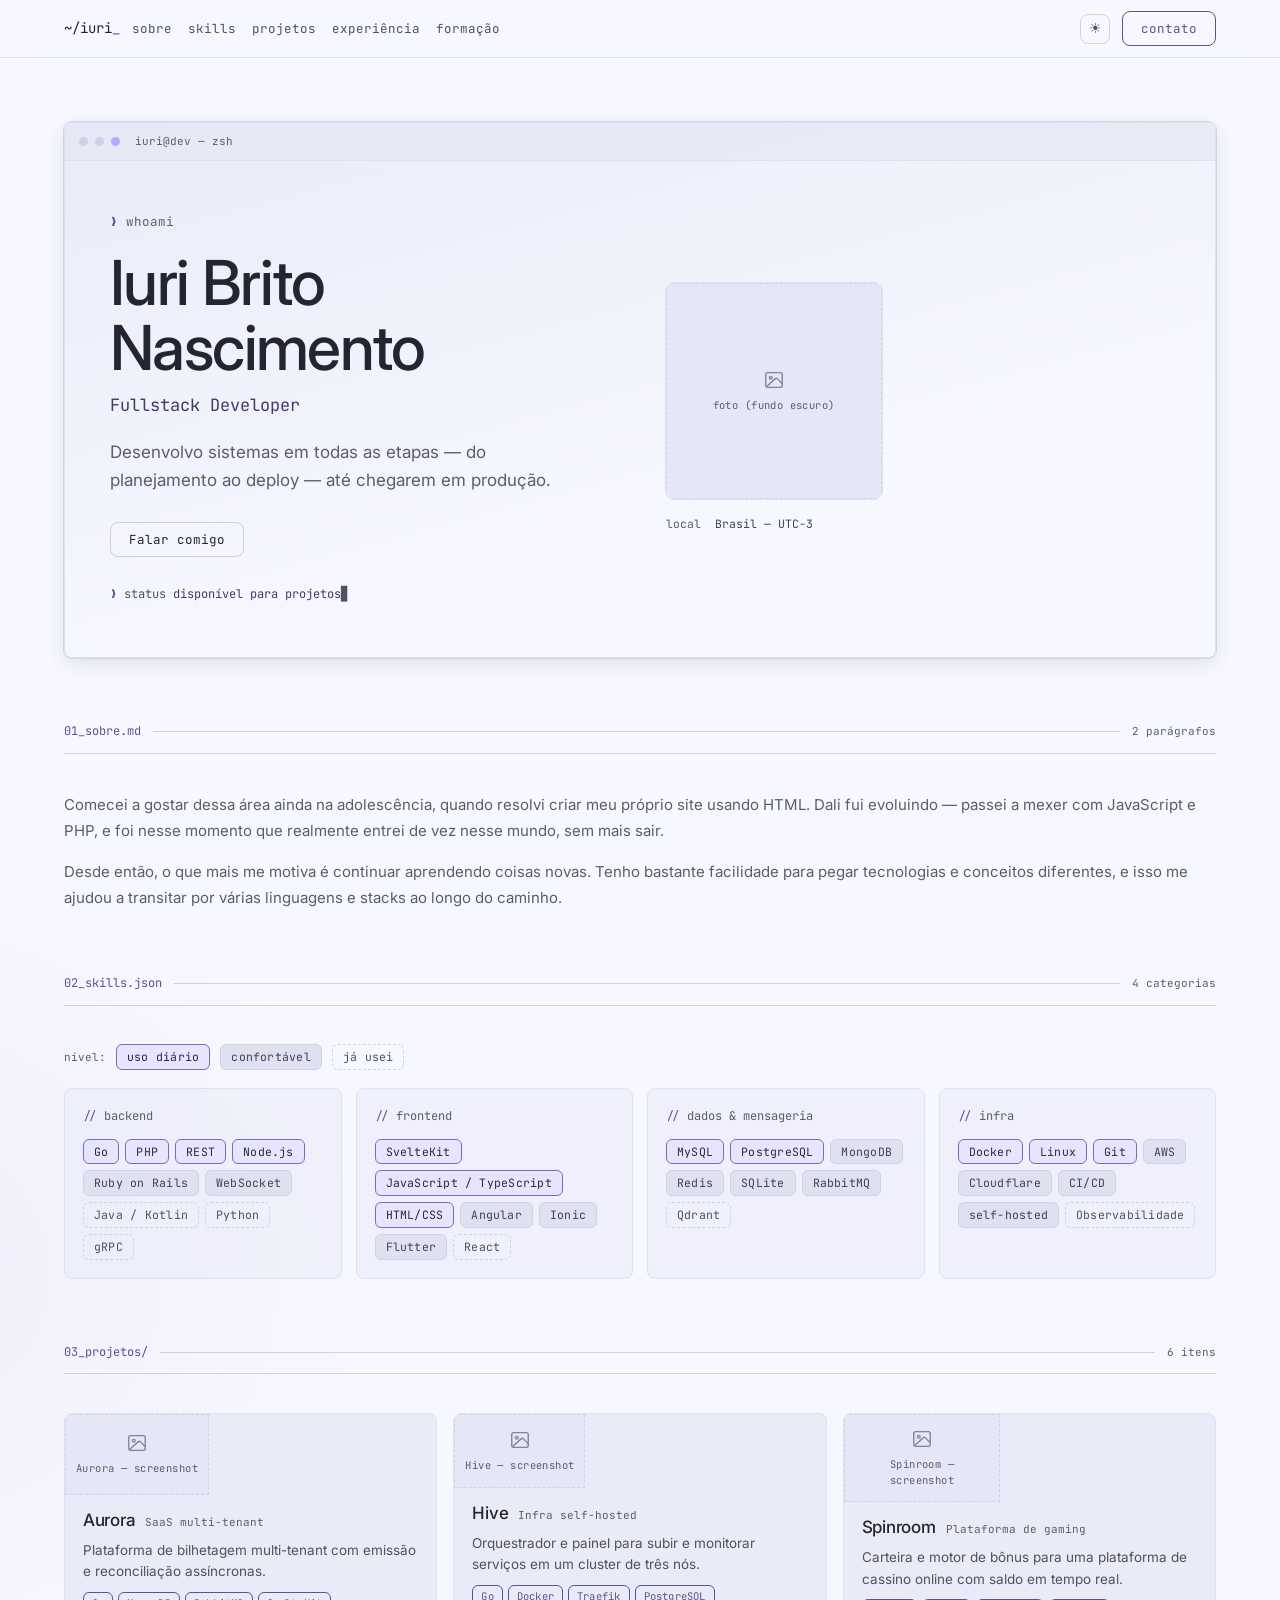
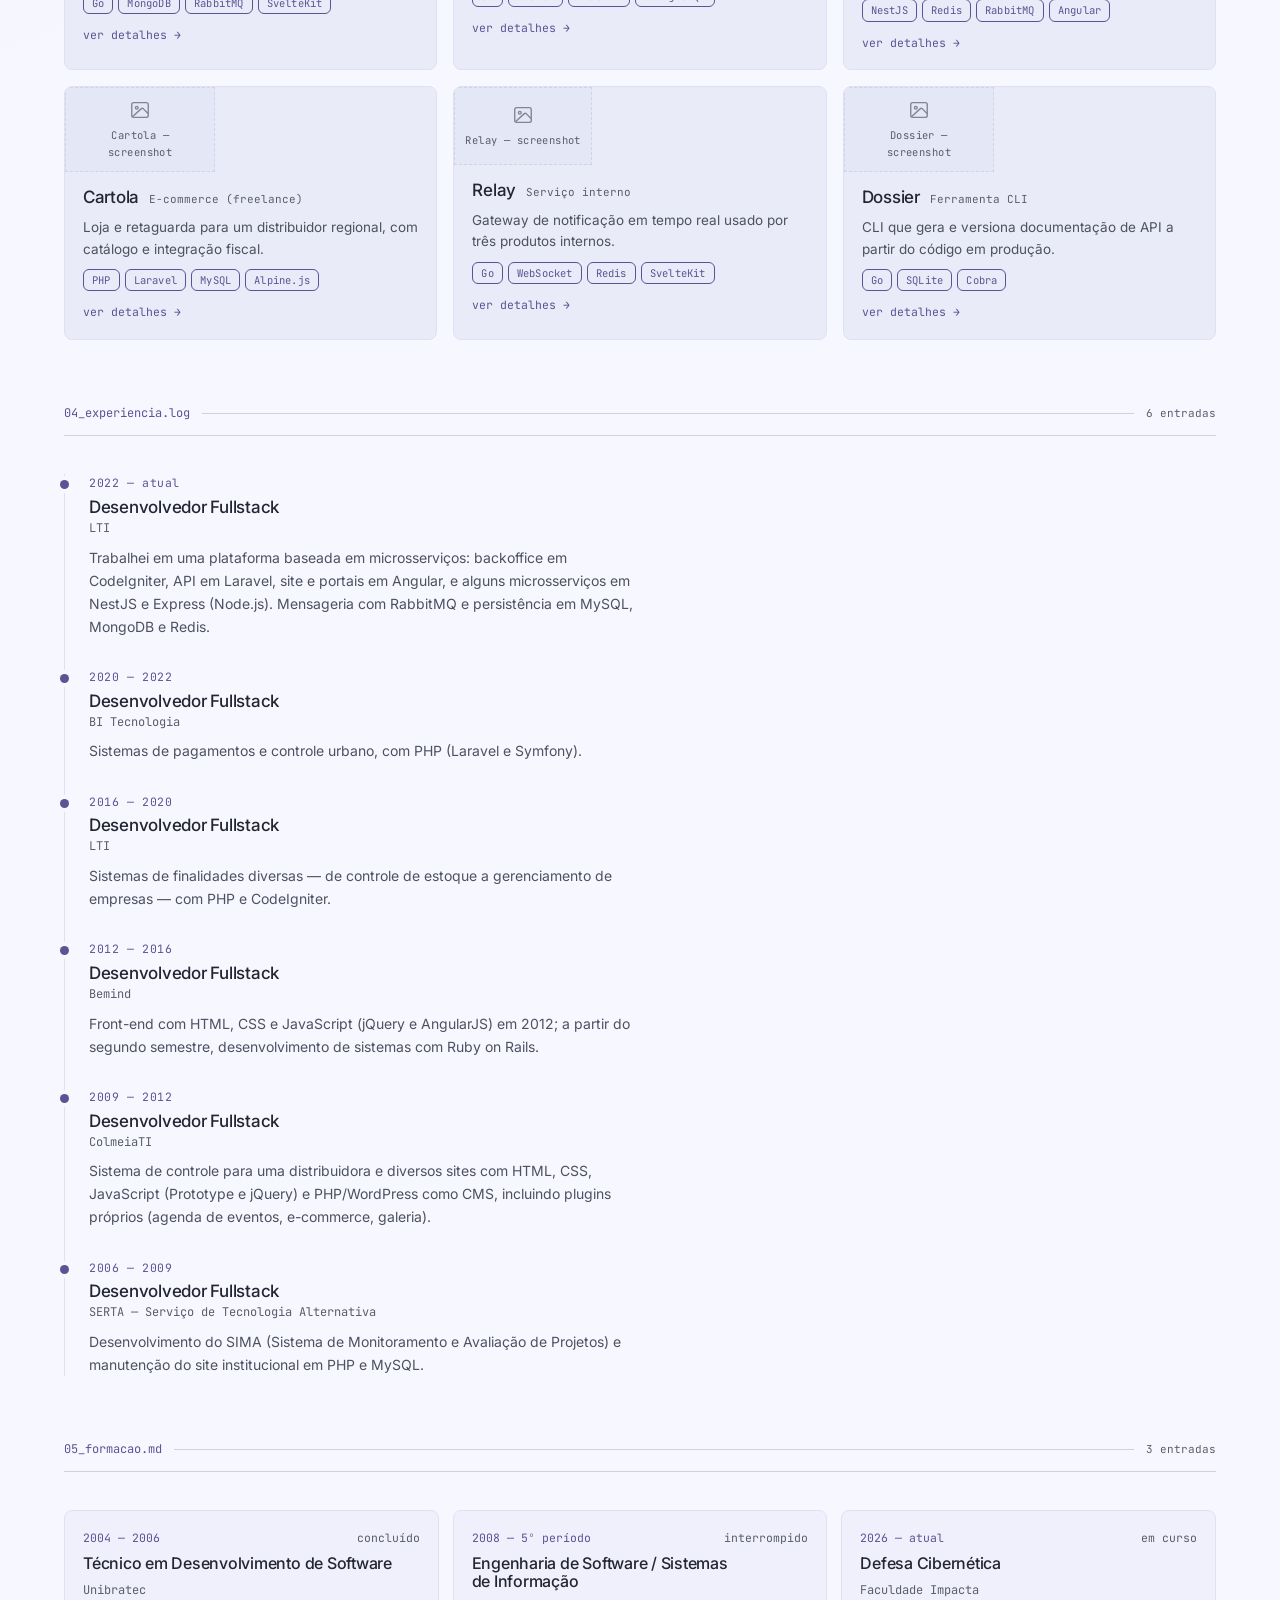
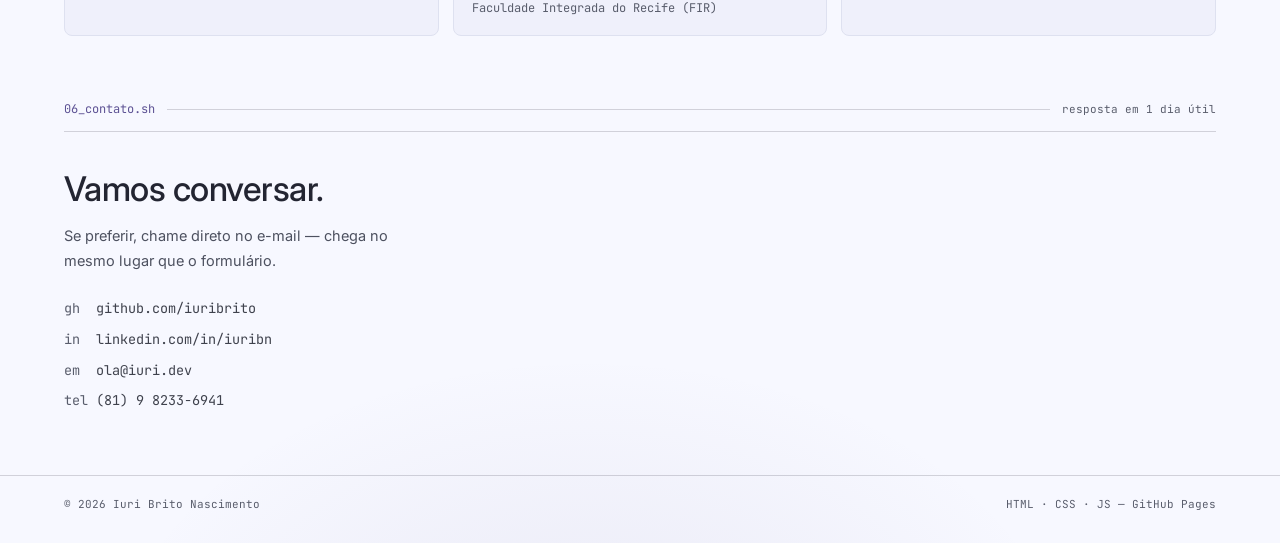
==== commit 7ca26e82: "detalhar experiência na LTI e padronizar cargo para Desenvolvedor Fullstack" ====
--- a/index.html
+++ b/index.html
@@ -168,42 +168,42 @@
         <div class="timeline-item">
           <span class="timeline-dot"></span>
           <p class="period">2022 — atual</p>
-          <h4>Desenvolvedor</h4>
+          <h4>Desenvolvedor Fullstack</h4>
           <p class="org">LTI</p>
-          <p class="text">Desenvolvimento de sistemas com Node.js, Angular, PHP (CodeIgniter), MongoDB e MySQL.</p>
+          <p class="text">Trabalhei em uma plataforma baseada em microsserviços: backoffice em CodeIgniter, API em Laravel, site e portais em Angular, e alguns microsserviços em NestJS e Express (Node.js). Mensageria com RabbitMQ e persistência em MySQL, MongoDB e Redis.</p>
         </div>
         <div class="timeline-item">
           <span class="timeline-dot"></span>
           <p class="period">2020 — 2022</p>
-          <h4>Desenvolvedor</h4>
+          <h4>Desenvolvedor Fullstack</h4>
           <p class="org">BI Tecnologia</p>
           <p class="text">Sistemas de pagamentos e controle urbano, com PHP (Laravel e Symfony).</p>
         </div>
         <div class="timeline-item">
           <span class="timeline-dot"></span>
           <p class="period">2016 — 2020</p>
-          <h4>Desenvolvedor</h4>
+          <h4>Desenvolvedor Fullstack</h4>
           <p class="org">LTI</p>
           <p class="text">Sistemas de finalidades diversas — de controle de estoque a gerenciamento de empresas — com PHP e CodeIgniter.</p>
         </div>
         <div class="timeline-item">
           <span class="timeline-dot"></span>
           <p class="period">2012 — 2016</p>
-          <h4>Desenvolvedor</h4>
+          <h4>Desenvolvedor Fullstack</h4>
           <p class="org">Bemind</p>
           <p class="text">Front-end com HTML, CSS e JavaScript (jQuery e AngularJS) em 2012; a partir do segundo semestre, desenvolvimento de sistemas com Ruby on Rails.</p>
         </div>
         <div class="timeline-item">
           <span class="timeline-dot"></span>
           <p class="period">2009 — 2012</p>
-          <h4>Desenvolvedor</h4>
+          <h4>Desenvolvedor Fullstack</h4>
           <p class="org">ColmeiaTI</p>
           <p class="text">Sistema de controle para uma distribuidora e diversos sites com HTML, CSS, JavaScript (Prototype e jQuery) e PHP/WordPress como CMS, incluindo plugins próprios (agenda de eventos, e-commerce, galeria).</p>
         </div>
         <div class="timeline-item">
           <span class="timeline-dot"></span>
           <p class="period">2006 — 2009</p>
-          <h4>Desenvolvedor</h4>
+          <h4>Desenvolvedor Fullstack</h4>
           <p class="org">SERTA — Serviço de Tecnologia Alternativa</p>
           <p class="text">Desenvolvimento do SIMA (Sistema de Monitoramento e Avaliação de Projetos) e manutenção do site institucional em PHP e MySQL.</p>
         </div>
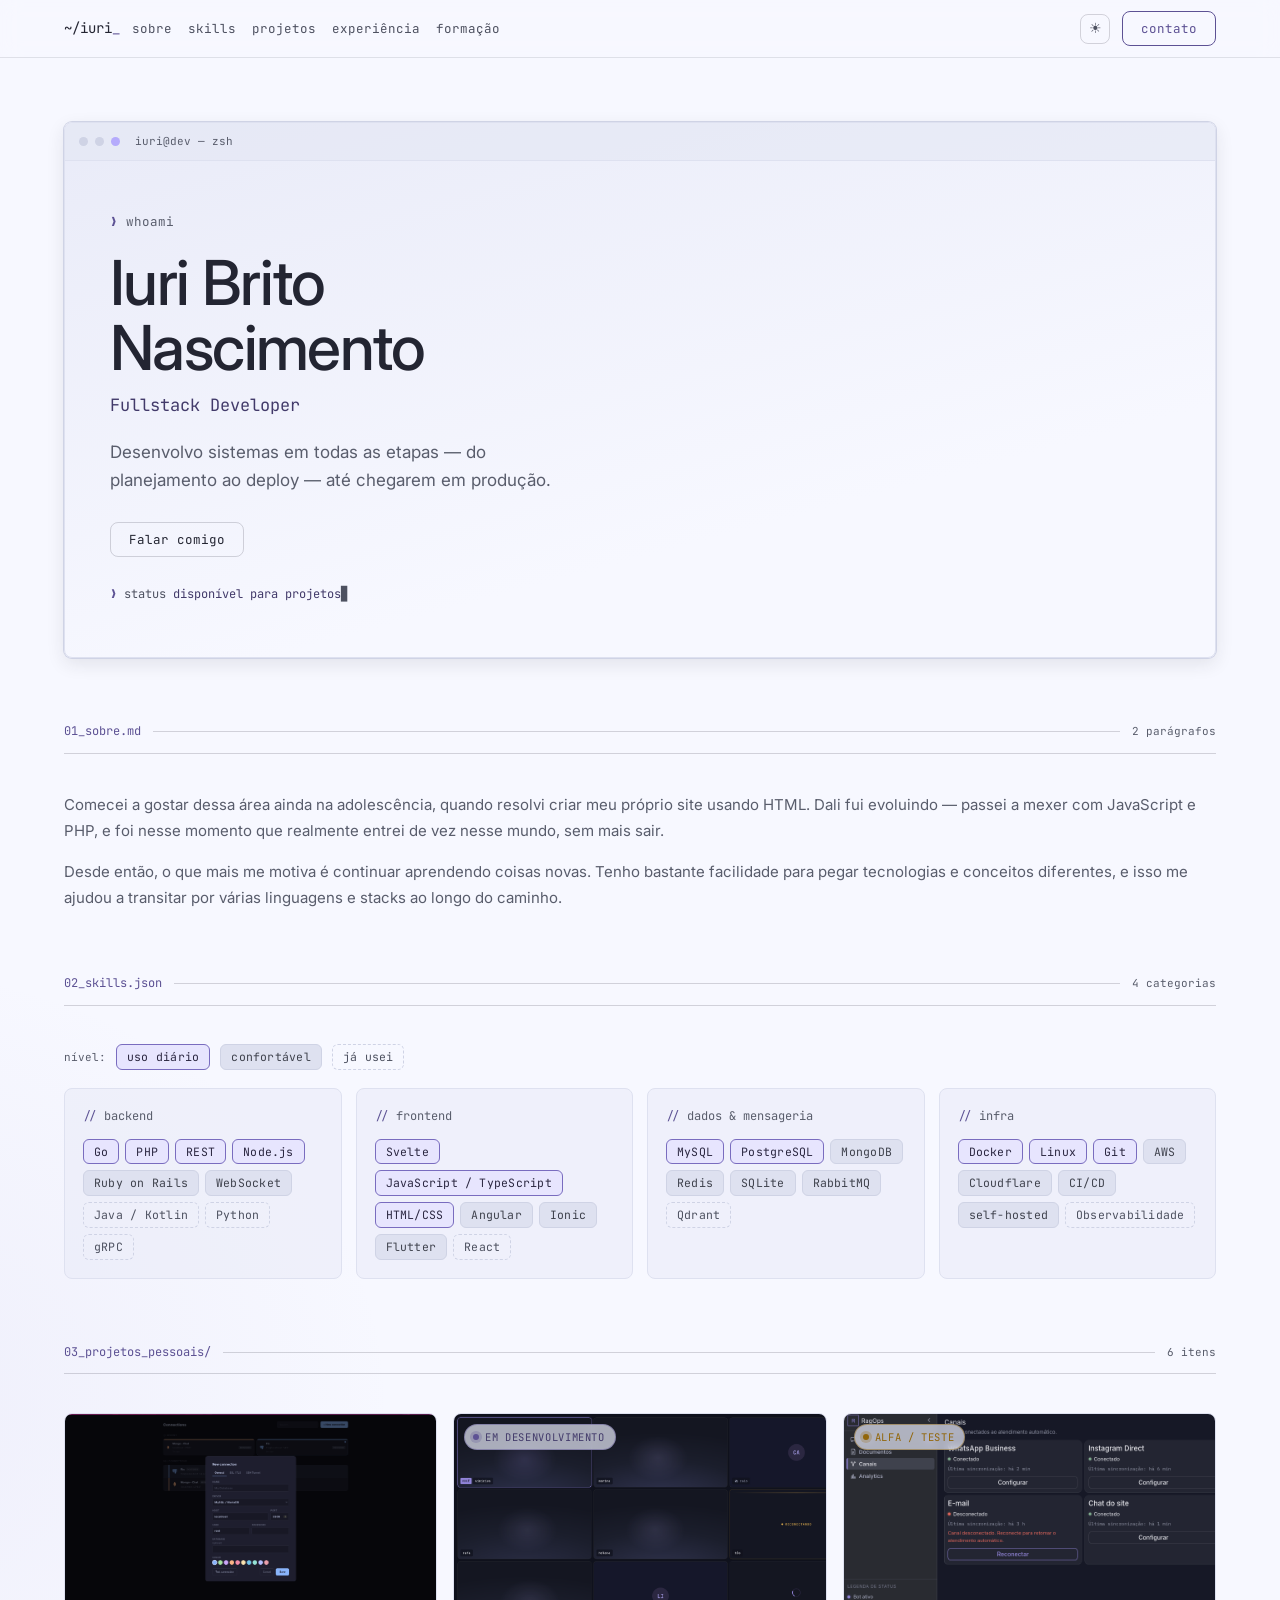
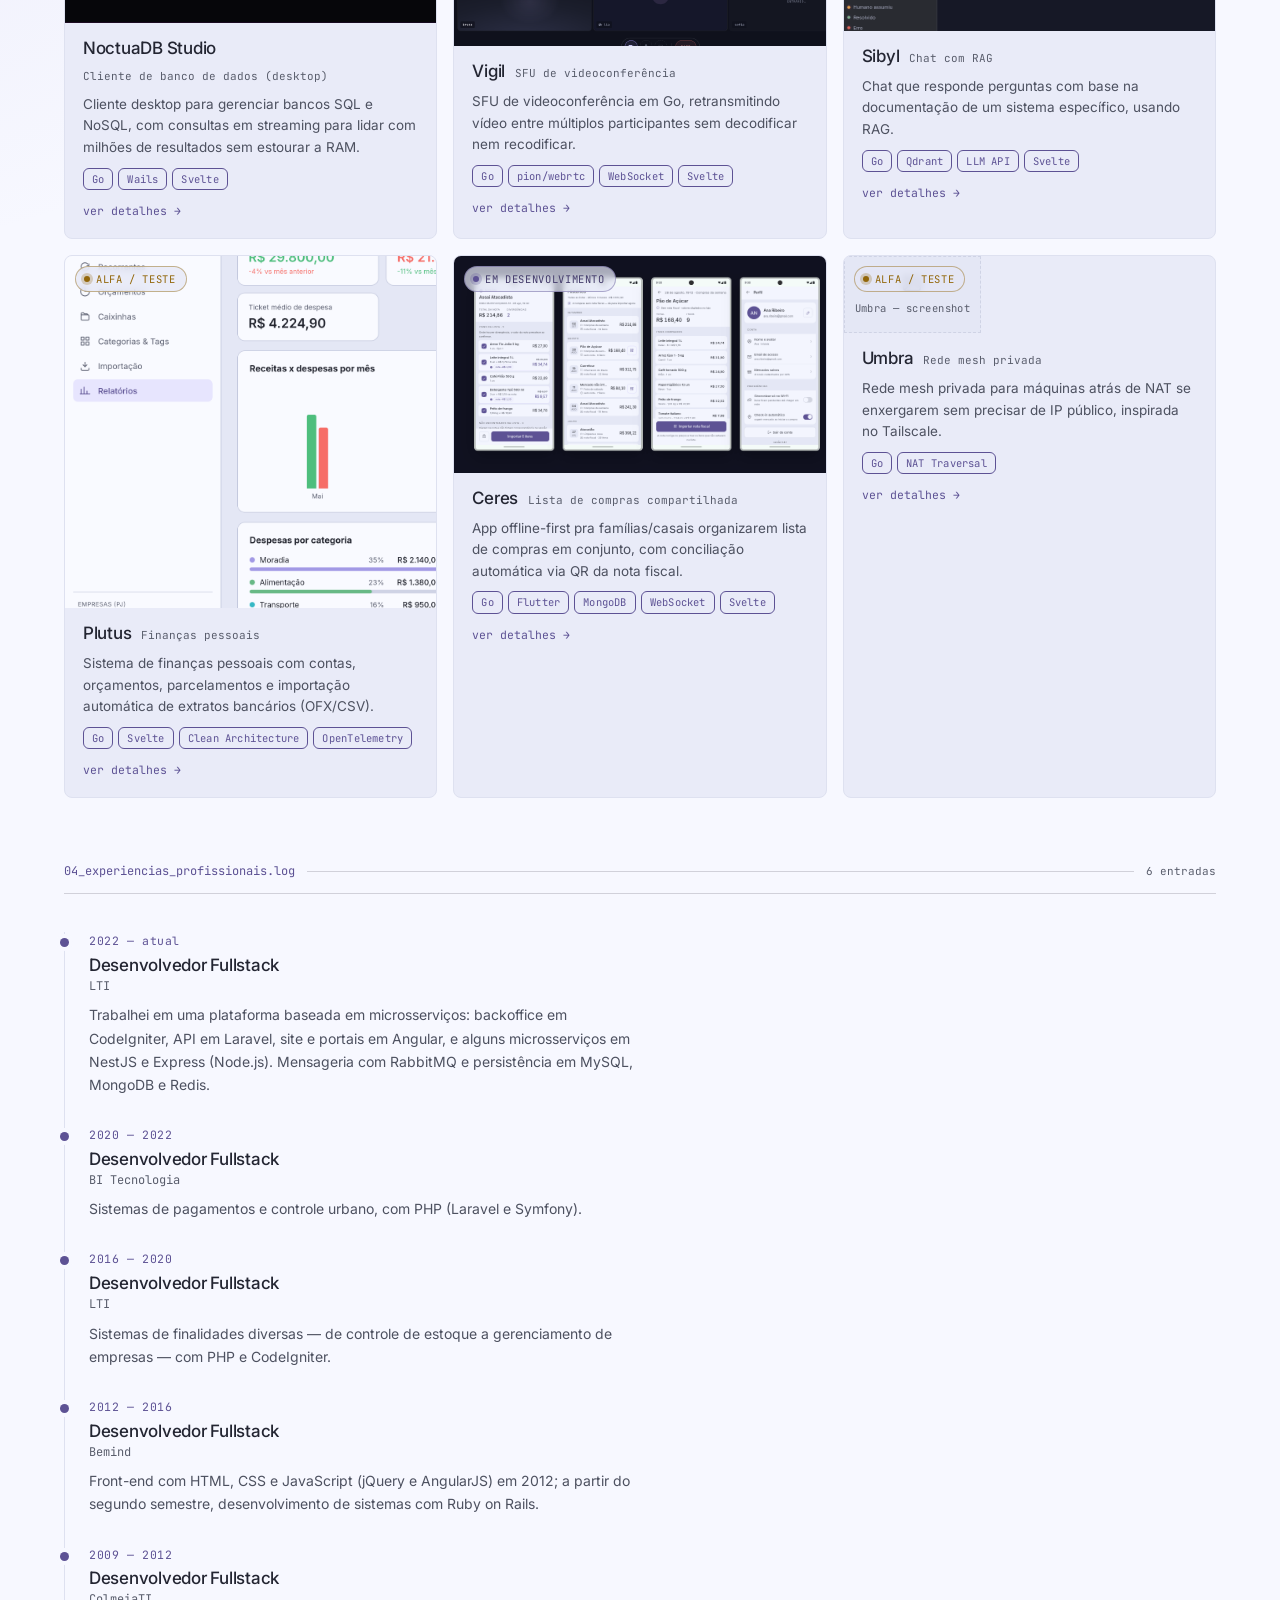
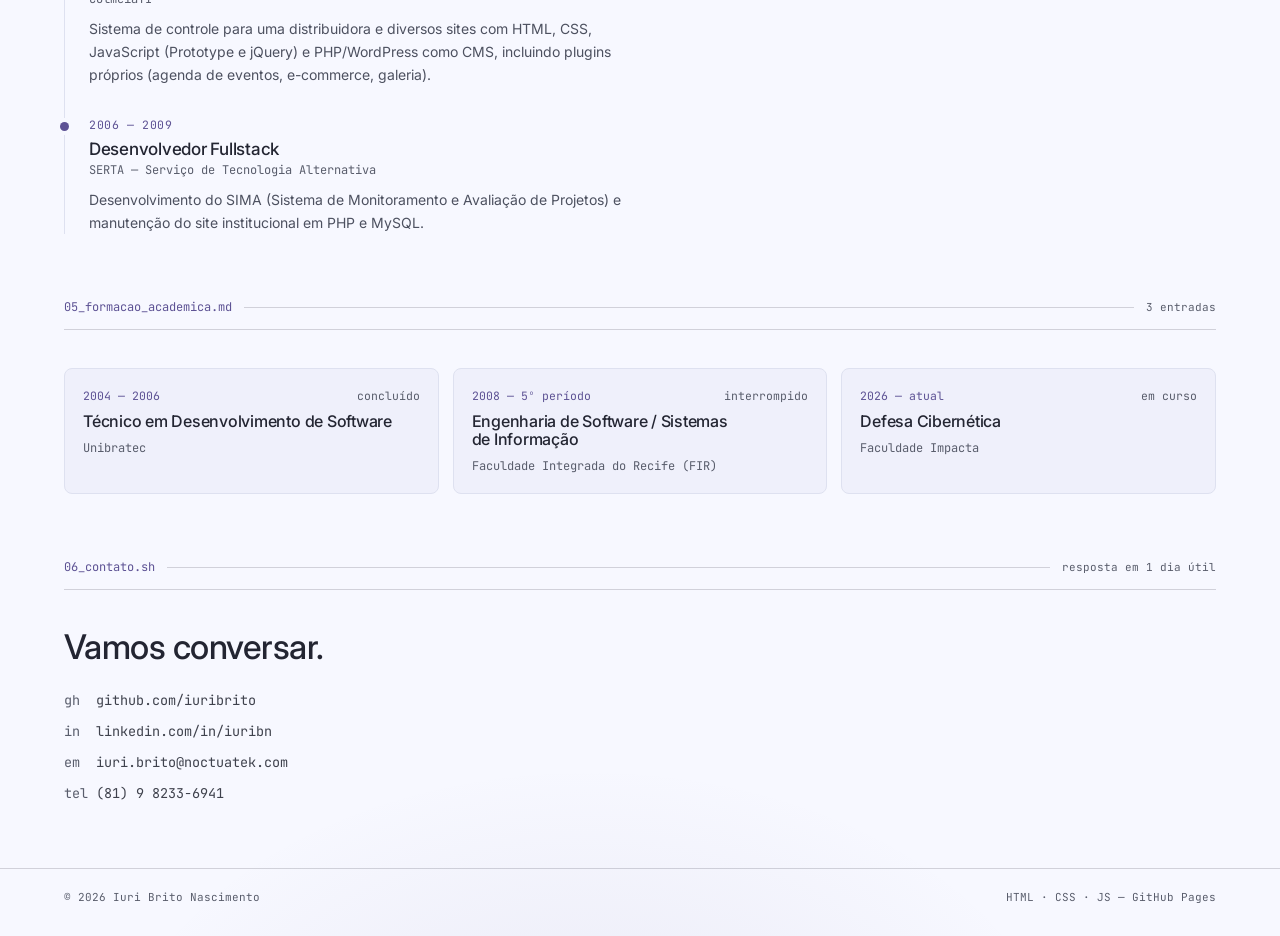
==== commit c2d79fd7: "renovar projetos pessoais com lightbox, status e stack real" ====
--- a/index.html
+++ b/index.html
@@ -5,7 +5,7 @@
   <meta name="viewport" content="width=device-width, initial-scale=1">
   <meta name="cf-2fa-verify" content="406e3a1630e97f6">
   <title>Iuri Brito — Fullstack Developer</title>
-  <meta name="description" content="Iuri Brito Nascimento — desenvolvedor fullstack. Sistemas de ponta a ponta, infraestrutura self-hosted, Go, NestJS, SvelteKit.">
+  <meta name="description" content="Iuri Brito Nascimento — desenvolvedor fullstack. Sistemas de ponta a ponta, infraestrutura self-hosted, Go, NestJS, Svelte.">
   <link rel="preconnect" href="https://fonts.gstatic.com" crossorigin>
   <link rel="stylesheet" href="https://fonts.googleapis.com/css2?family=Inter:wght@400;500&family=JetBrains+Mono:wght@400;500&display=swap">
   <link rel="stylesheet" href="css/styles.css">
@@ -55,17 +55,6 @@
             </div>
             <p class="hero-status"><span class="chevron">❯</span> status <span class="value">disponível para projetos</span><span class="caret">▉</span></p>
           </div>
-          <div class="hero-aside">
-            <div class="avatar">
-              <div class="img-placeholder">
-                <svg><use href="#icon-image"/></svg>
-                <span>foto (fundo escuro)</span>
-              </div>
-            </div>
-            <div class="hero-meta">
-              <p>local&nbsp;&nbsp;<span class="value">Brasil — UTC-3</span></p>
-            </div>
-          </div>
         </div>
       </div>
     </section>
@@ -112,7 +101,7 @@
         <div class="skill-card">
           <p class="name"><span class="slash">//</span> frontend</p>
           <div class="skill-badges">
-            <span class="badge badge-3">SvelteKit</span>
+            <span class="badge badge-3">Svelte</span>
             <span class="badge badge-3">JavaScript / TypeScript</span>
             <span class="badge badge-3">HTML/CSS</span>
             <span class="badge badge-2">Angular</span>
@@ -151,7 +140,7 @@
 
     <section id="projetos" class="section">
       <div class="section-head">
-        <span class="file">03_projetos/</span>
+        <span class="file">03_projetos_pessoais/</span>
         <span class="rule"></span>
         <span class="count">6 itens</span>
       </div>
@@ -160,7 +149,7 @@
 
     <section id="experiencia" class="section">
       <div class="section-head">
-        <span class="file">04_experiencia.log</span>
+        <span class="file">04_experiencias_profissionais.log</span>
         <span class="rule"></span>
         <span class="count">6 entradas</span>
       </div>
@@ -212,7 +201,7 @@
 
     <section id="formacao" class="section">
       <div class="section-head">
-        <span class="file">05_formacao.md</span>
+        <span class="file">05_formacao_academica.md</span>
         <span class="rule"></span>
         <span class="count">3 entradas</span>
       </div>
@@ -244,11 +233,10 @@
       <div class="contact-grid">
         <div>
           <h2>Vamos conversar.</h2>
-          <p>Se preferir, chame direto no e-mail — chega no mesmo lugar que o formulário.</p>
           <div class="contact-links">
             <a href="https://github.com/iuribrito" target="_blank" rel="noopener noreferrer"><span class="prefix">gh&nbsp;&nbsp;</span><span class="value">github.com/iuribrito</span></a>
             <a href="https://linkedin.com/in/iuribn" target="_blank" rel="noopener noreferrer"><span class="prefix">in&nbsp;&nbsp;</span><span class="value">linkedin.com/in/iuribn</span></a>
-            <a href="mailto:ola@iuri.dev"><span class="prefix">em&nbsp;&nbsp;</span><span class="value">ola@iuri.dev</span></a>
+            <a href="mailto:iuri.brito@noctuatek.com"><span class="prefix">em&nbsp;&nbsp;</span><span class="value">iuri.brito@noctuatek.com</span></a>
             <a href="tel:+5581982336941"><span class="prefix">tel&nbsp;</span><span class="value">(81) 9 8233-6941</span></a>
           </div>
         </div>
@@ -283,6 +271,11 @@
     </div>
   </div>
 
+  <div class="lightbox-backdrop" id="lightbox-backdrop" hidden>
+    <button type="button" class="btn btn-secondary btn-icon lightbox-close" id="lightbox-close" aria-label="Fechar">&times;</button>
+    <img class="lightbox-img" id="lightbox-img" alt="">
+  </div>
+
   <script src="js/site.js"></script>
 </body>
 </html>
--- a/css/styles.css
+++ b/css/styles.css
@@ -11,6 +11,7 @@
   --color-text: #e9e9ed;
   --color-accent: #9184d9;
   --color-accent-2: #a7a1db;
+  --color-warning: #e0a94a;
   --color-divider: color-mix(in srgb, #e9e9ed 16%, transparent);
 
   --color-neutral-100: #f3f5fe;
@@ -45,6 +46,7 @@
   --color-surface: #e9ebf8;
   --color-text: #232532;
   --color-accent: #5d5294;
+  --color-warning: #92660a;
   --color-divider: color-mix(in srgb, #232532 18%, transparent);
   --color-neutral-100: #292b31;
   --color-neutral-200: #3f424d;
@@ -70,6 +72,7 @@
     --color-surface: #e9ebf8;
     --color-text: #232532;
     --color-accent: #5d5294;
+    --color-warning: #92660a;
     --color-divider: color-mix(in srgb, #232532 18%, transparent);
     --color-neutral-100: #292b31;
     --color-neutral-200: #3f424d;
@@ -356,7 +359,47 @@
   color: inherit;
 }
 .project-card:hover, .project-card:focus-visible { border-color: var(--color-accent); transform: translateY(-2px); }
-.project-thumb { aspect-ratio: 16 / 9; background: var(--color-neutral-900); }
+.project-thumb { position: relative; aspect-ratio: 16 / 9; background: var(--color-neutral-900); }
+.project-thumb img { width: 100%; height: 100%; object-fit: cover; }
+
+.status-badge {
+  display: inline-flex;
+  align-items: center;
+  gap: 6px;
+  font-family: var(--font-mono);
+  font-size: 10.5px;
+  letter-spacing: 0.06em;
+  text-transform: uppercase;
+  color: var(--color-accent-300);
+  background: color-mix(in srgb, var(--color-neutral-900) 72%, transparent);
+  border: 1px solid color-mix(in srgb, var(--color-accent) 45%, transparent);
+  border-radius: 999px;
+  padding: 4px 10px 4px 8px;
+  backdrop-filter: blur(3px);
+}
+.status-badge::before {
+  content: "";
+  width: 6px;
+  height: 6px;
+  border-radius: 50%;
+  background: var(--color-accent);
+  box-shadow: 0 0 0 3px color-mix(in srgb, var(--color-accent) 25%, transparent);
+  animation: status-pulse 1.8s ease-in-out infinite;
+}
+@keyframes status-pulse {
+  0%, 100% { opacity: 1; }
+  50% { opacity: 0.35; }
+}
+.status-badge--alpha {
+  color: var(--color-warning);
+  border-color: color-mix(in srgb, var(--color-warning) 45%, transparent);
+}
+.status-badge--alpha::before {
+  background: var(--color-warning);
+  box-shadow: 0 0 0 3px color-mix(in srgb, var(--color-warning) 25%, transparent);
+}
+.project-thumb .status-badge { position: absolute; top: 10px; left: 10px; }
+.modal-meta .status-badge { margin-left: 10px; vertical-align: middle; }
 .project-body { display: flex; flex-direction: column; gap: 9px; padding: 16px 18px 18px; }
 .project-title-row { display: flex; align-items: baseline; gap: 10px; flex-wrap: wrap; }
 .project-title-row h3 { font-size: 17px; }
@@ -457,6 +500,21 @@
 .modal-long { font-size: 15px; line-height: 1.7; color: var(--color-neutral-300); max-width: 68ch; text-wrap: pretty; margin: 0; }
 .modal-shots { display: grid; grid-template-columns: repeat(auto-fit, minmax(210px, 1fr)); gap: 12px; margin: 24px 0; }
 .modal-shot { aspect-ratio: 16 / 10; background: var(--color-neutral-900); border-radius: var(--radius-sm); overflow: hidden; }
+.modal-shot img { width: 100%; height: 100%; object-fit: cover; cursor: zoom-in; }
+
+.lightbox-backdrop {
+  position: fixed;
+  inset: 0;
+  z-index: 70;
+  display: grid;
+  place-items: center;
+  padding: clamp(12px, 4vw, 56px);
+  background: color-mix(in srgb, var(--color-neutral-900) 90%, transparent);
+  backdrop-filter: blur(4px);
+}
+.lightbox-backdrop[hidden] { display: none; }
+.lightbox-img { max-width: 100%; max-height: 90vh; width: auto; height: auto; object-fit: contain; border-radius: var(--radius-md); box-shadow: var(--shadow-lg); }
+.lightbox-close { position: fixed; top: clamp(12px, 3vw, 24px); right: clamp(12px, 3vw, 24px); }
 .modal-challenges-label { font-family: var(--font-mono); font-size: 11.5px; letter-spacing: 0.11em; color: var(--color-accent-400); margin: 0 0 12px; }
 .modal-challenges { display: flex; flex-direction: column; gap: 10px; margin: 0 0 26px; padding-left: 18px; color: var(--color-neutral-300); font-size: 14.5px; line-height: 1.6; }
 .modal-challenges li { max-width: 66ch; }
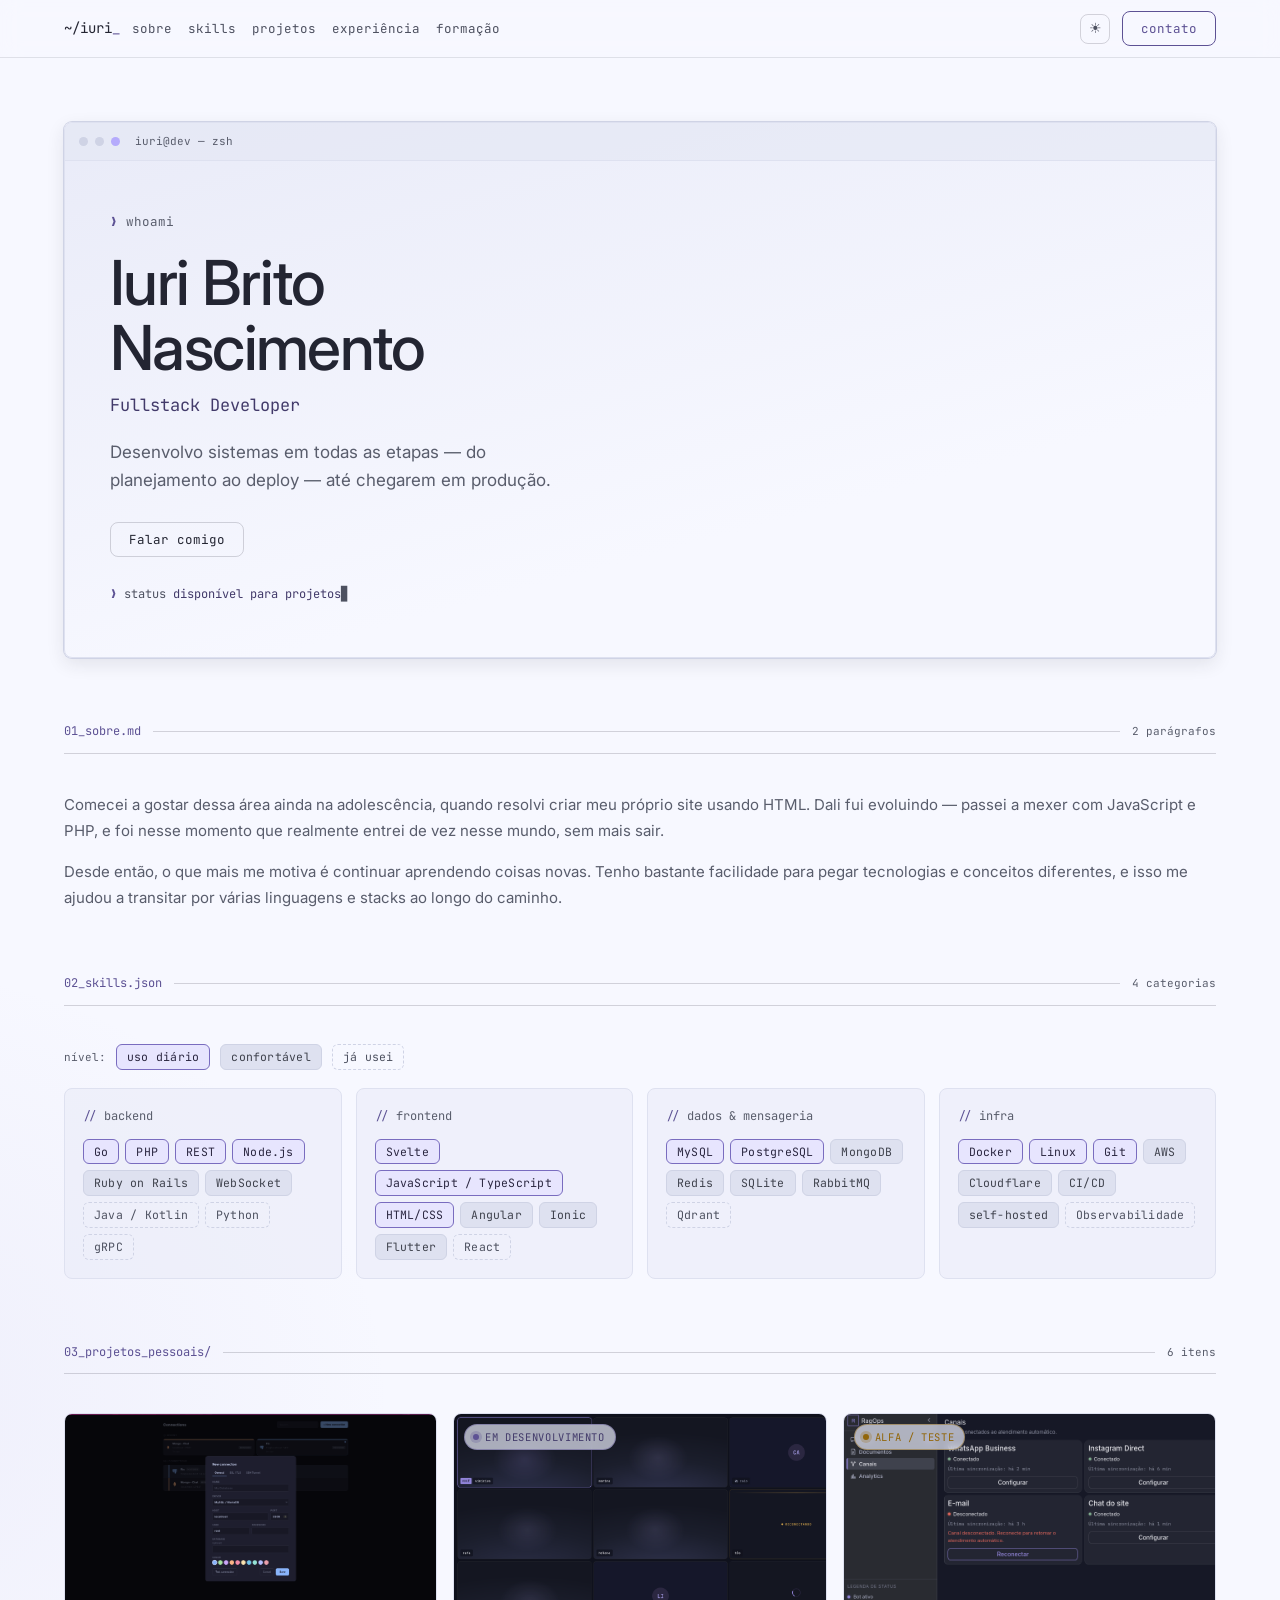
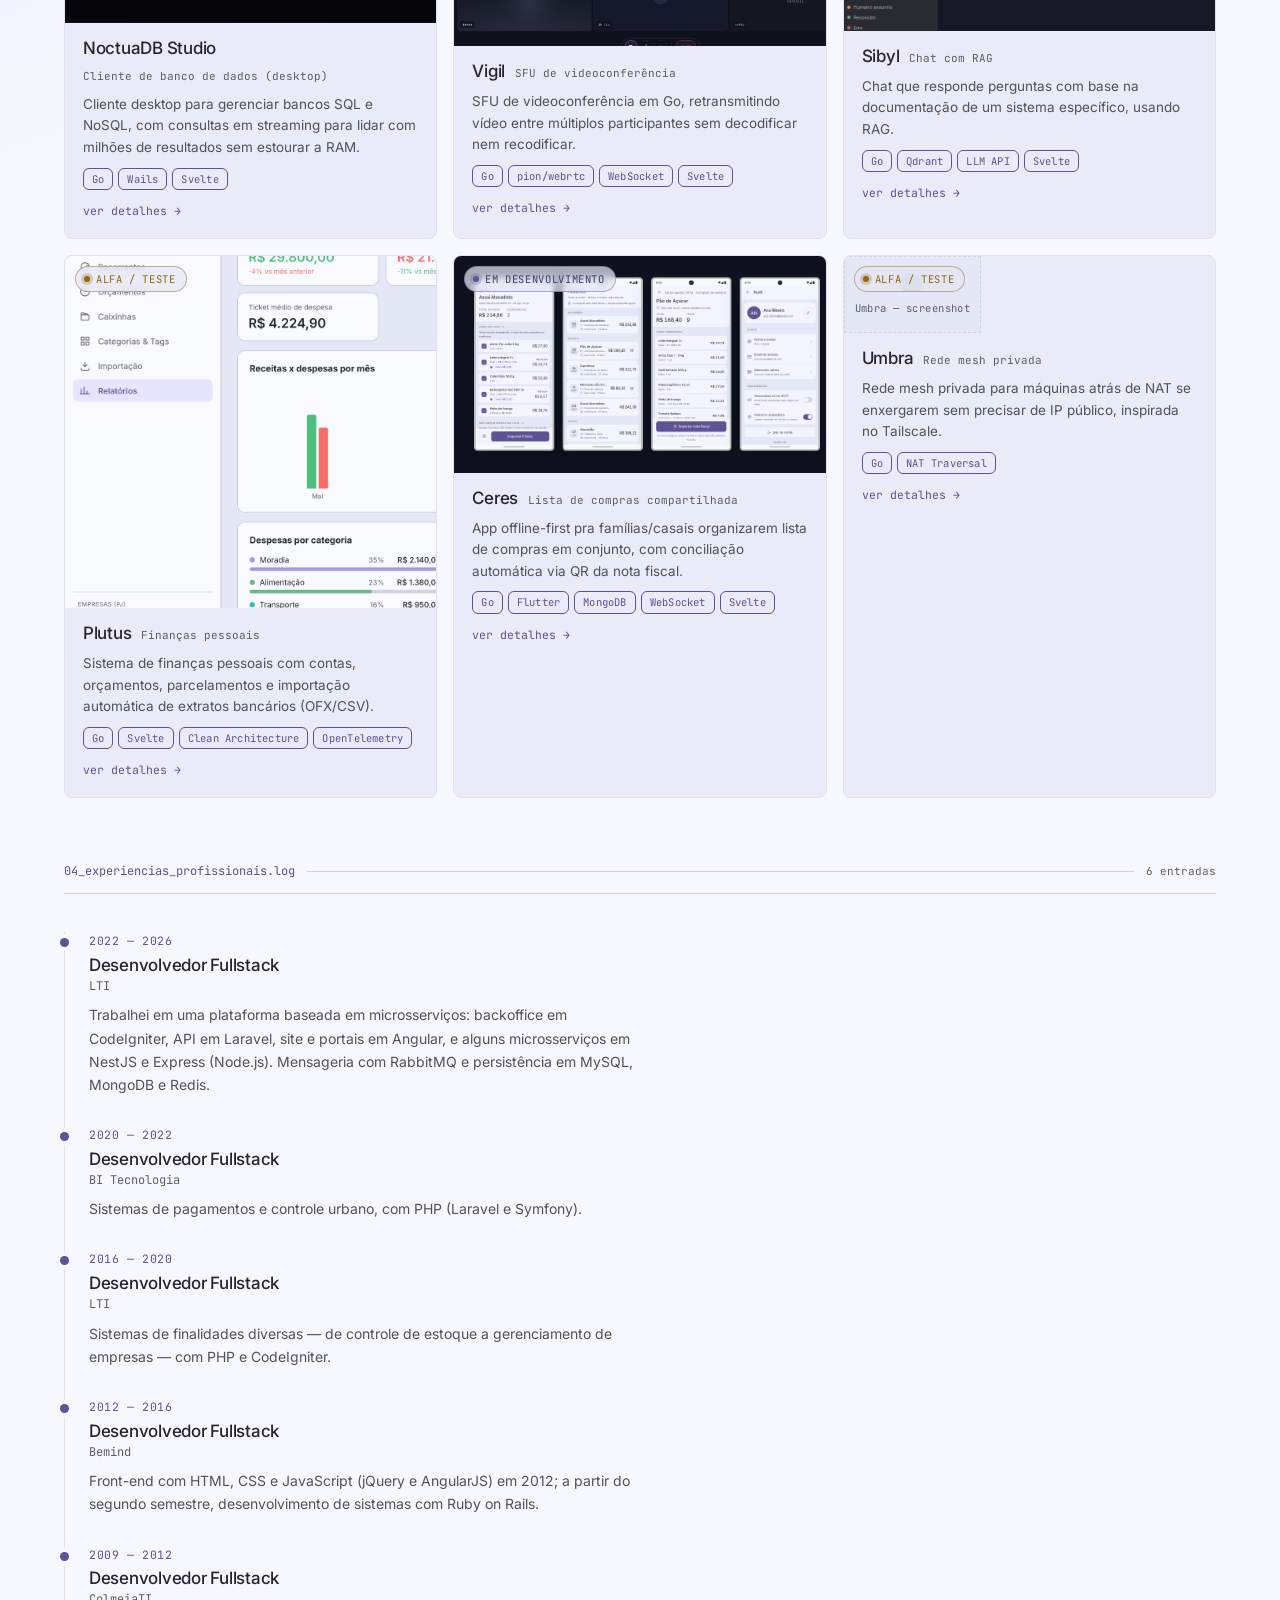
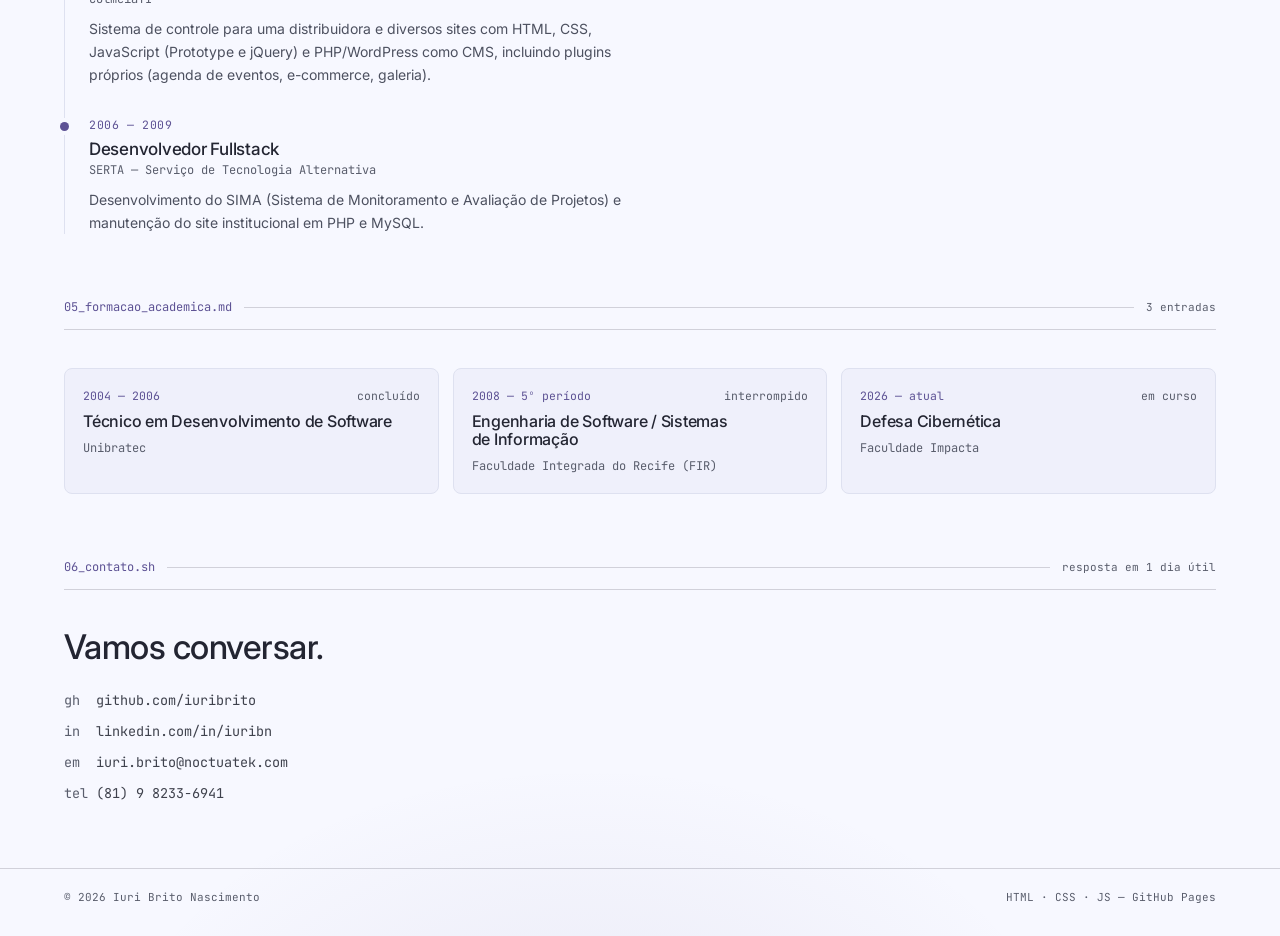
==== commit 42823ce7: "atualizar período de experiência na LTI" ====
--- a/index.html
+++ b/index.html
@@ -156,7 +156,7 @@
       <div class="timeline">
         <div class="timeline-item">
           <span class="timeline-dot"></span>
-          <p class="period">2022 — atual</p>
+          <p class="period">2022 — 2026</p>
           <h4>Desenvolvedor Fullstack</h4>
           <p class="org">LTI</p>
           <p class="text">Trabalhei em uma plataforma baseada em microsserviços: backoffice em CodeIgniter, API em Laravel, site e portais em Angular, e alguns microsserviços em NestJS e Express (Node.js). Mensageria com RabbitMQ e persistência em MySQL, MongoDB e Redis.</p>
